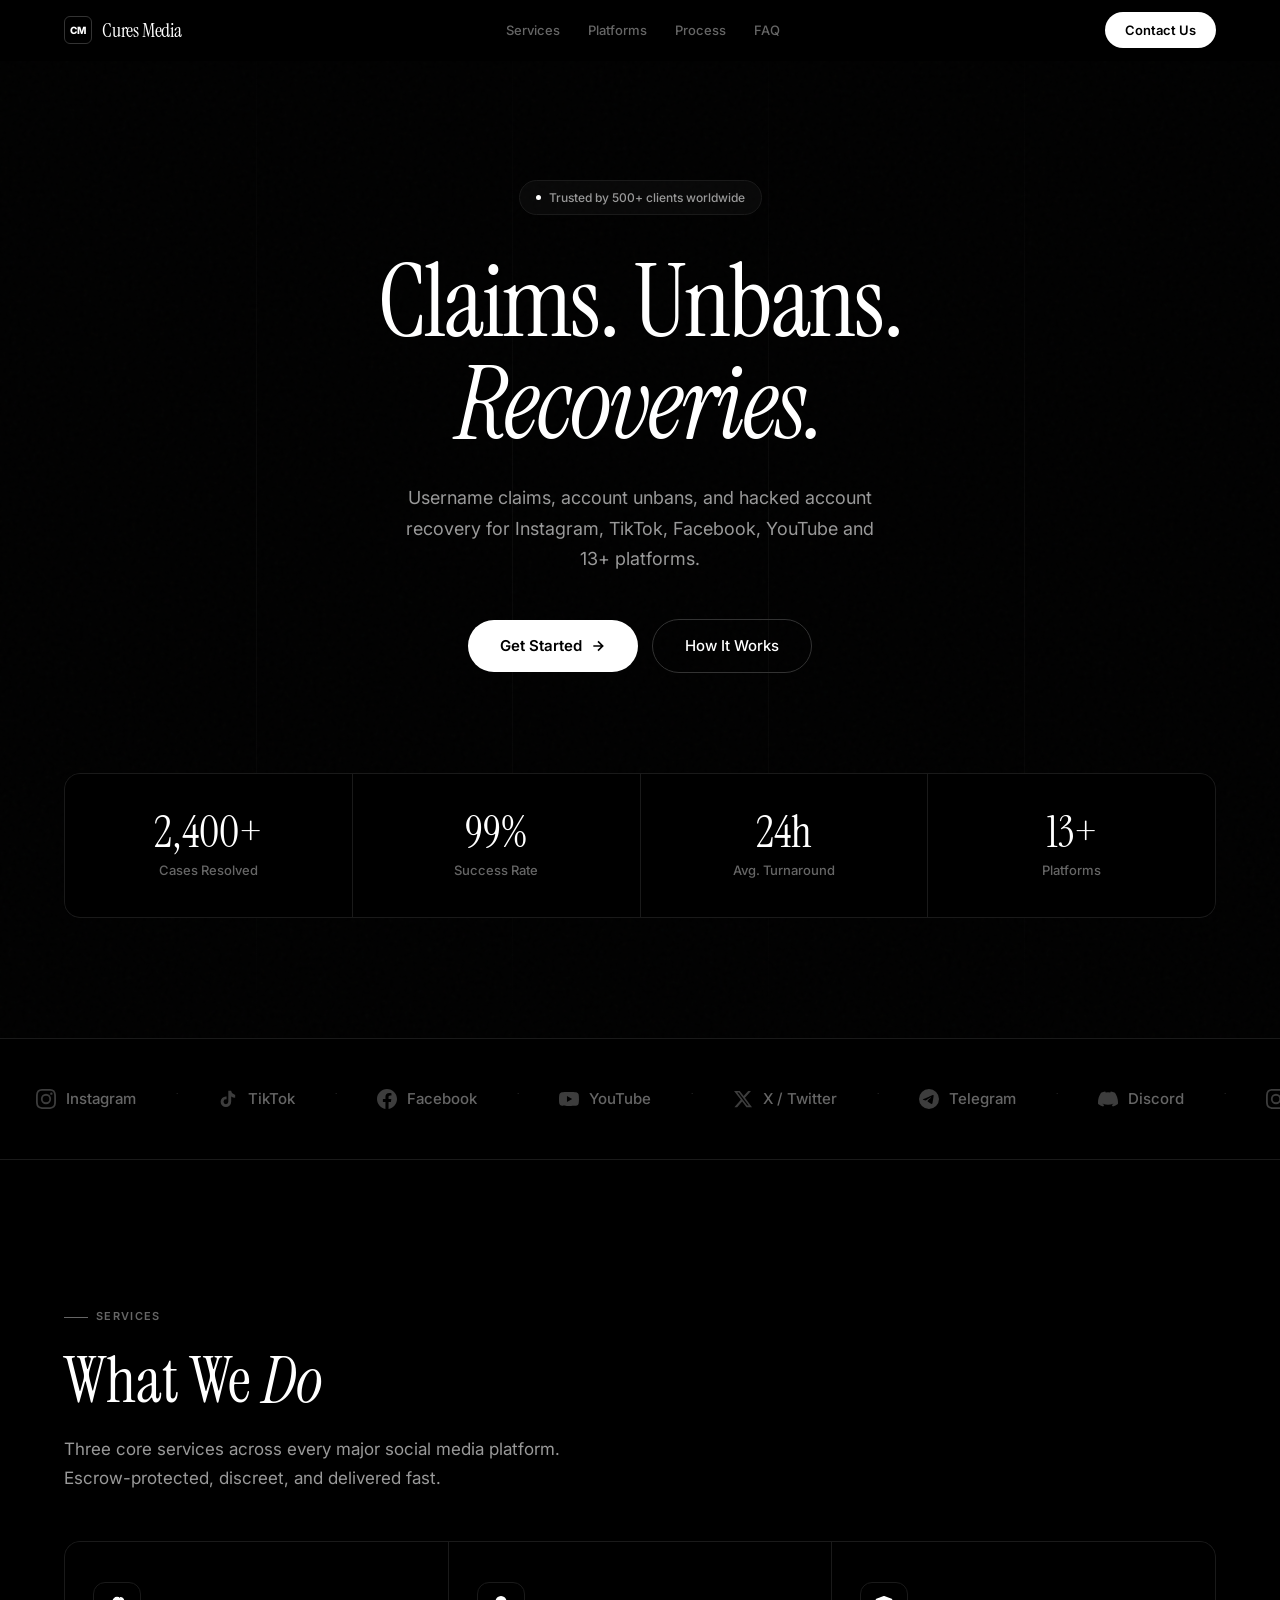
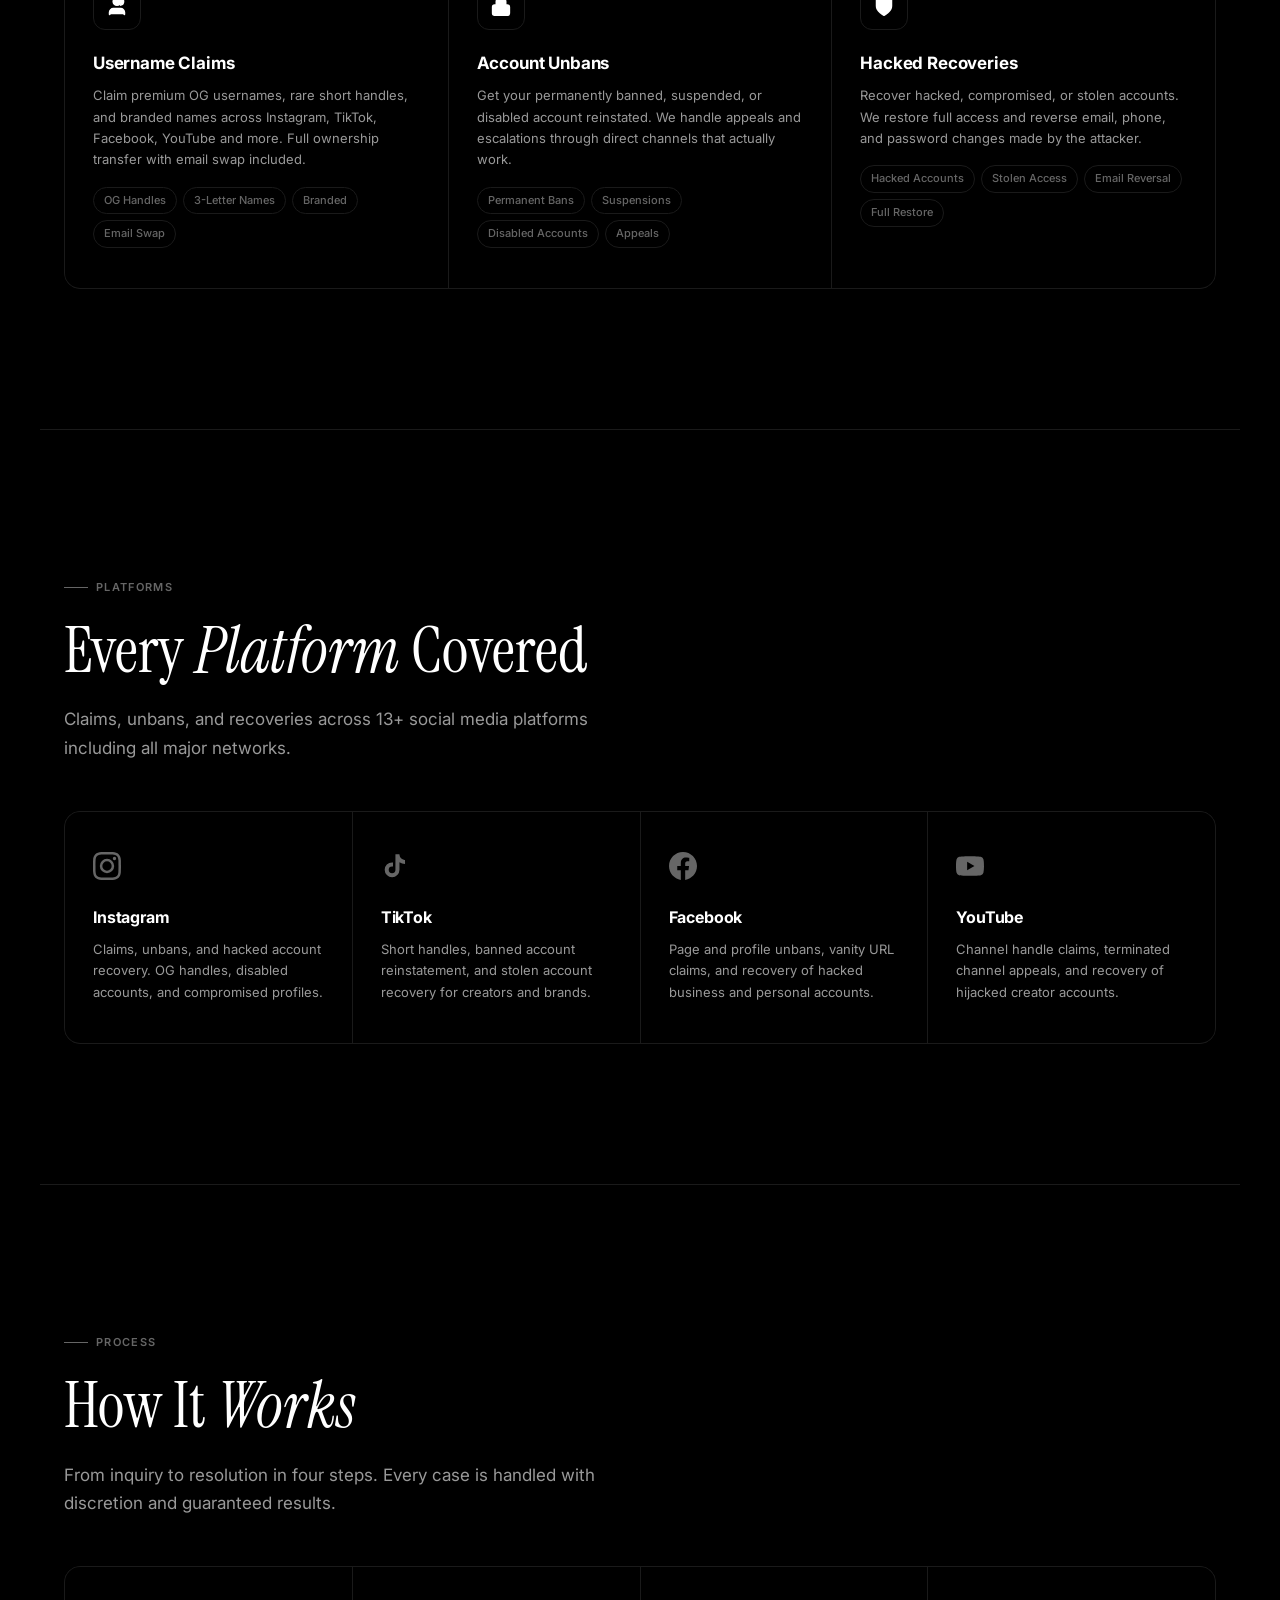
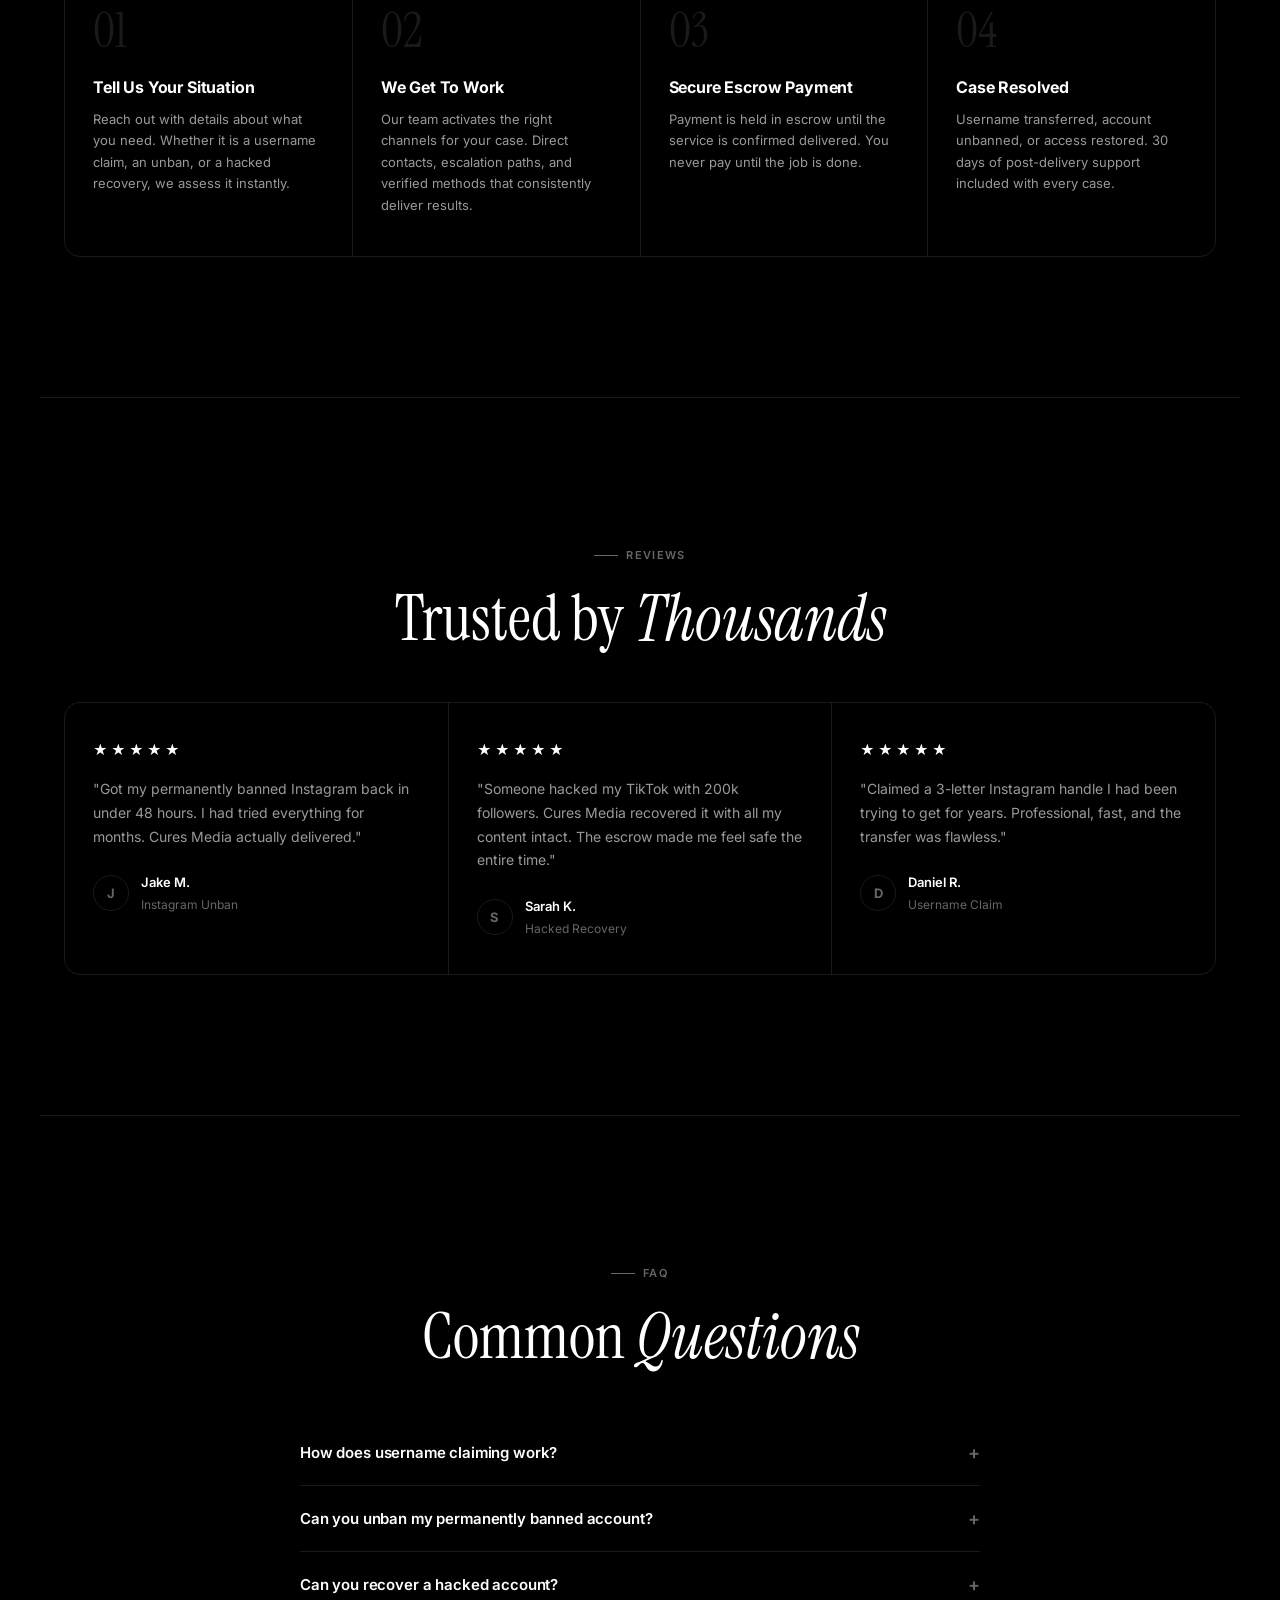
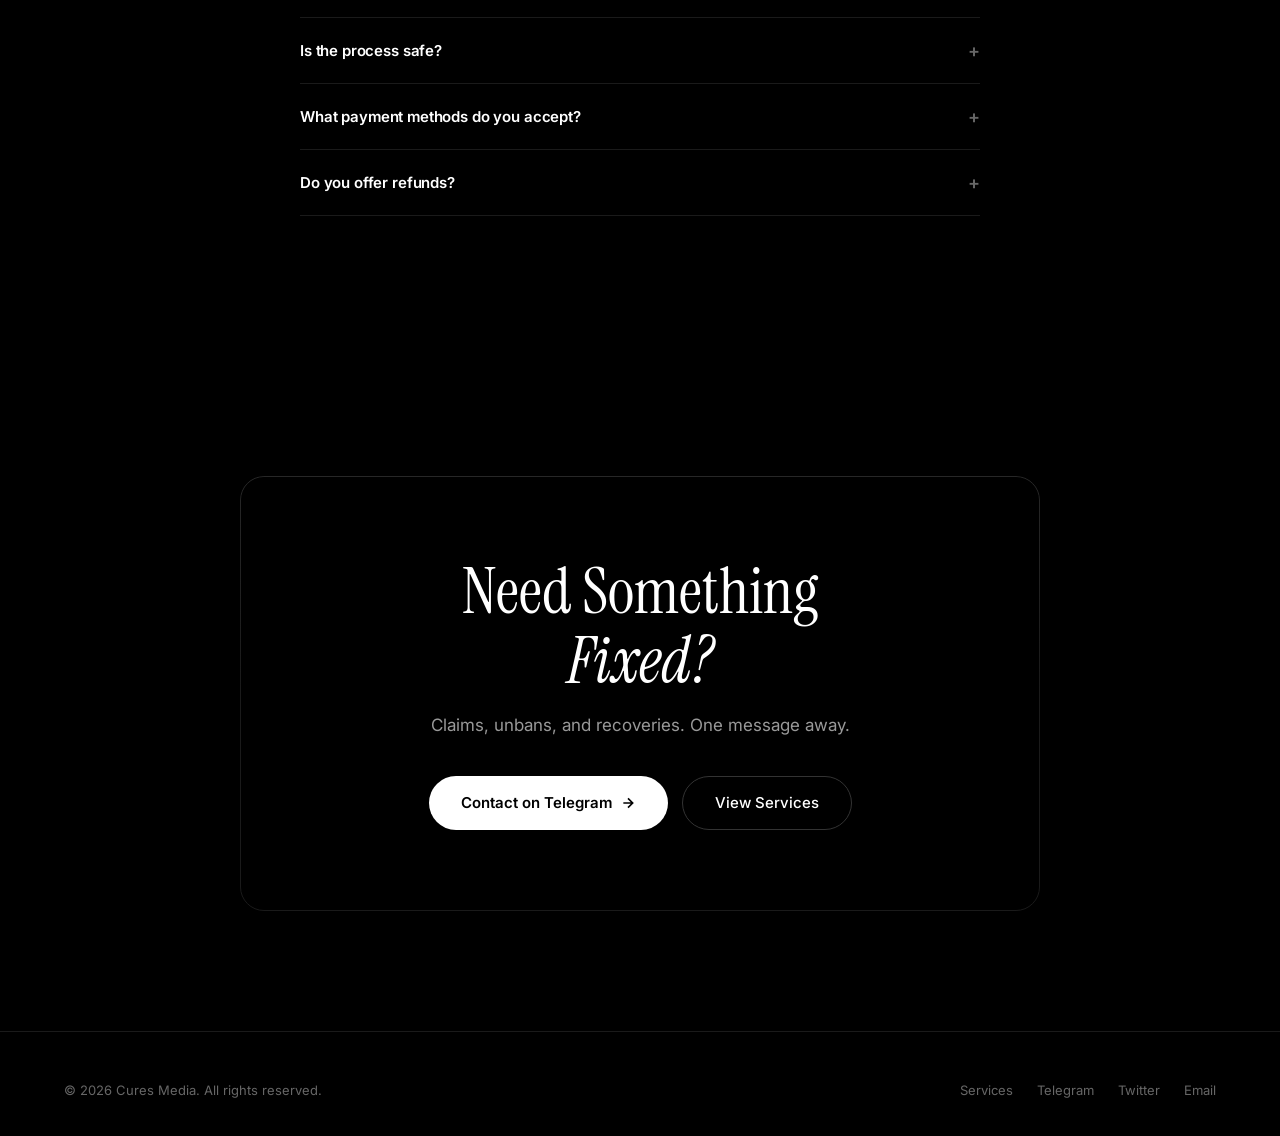
==== index.html @ e24cb574 "Add files via upload" ====
<!DOCTYPE html>
<html lang="en">
<head>
<meta charset="UTF-8">
<meta name="viewport" content="width=device-width,initial-scale=1.0">
<title>Cures Media — Username Claims, Account Unbans & Hacked Account Recovery</title>
<meta name="description" content="Username claims, account unbans, and hacked account recovery for Instagram, TikTok, YouTube, Facebook and 13+ platforms. 2,400+ cases resolved, escrow protected, 24h turnaround. Cures Media is the trusted social media services provider.">
<meta name="keywords" content="username claim, claim username, buy username, OG username, account unban, unban Instagram, unban TikTok, hacked account recovery, recover hacked Instagram, recover hacked TikTok, social media recovery, account recovery service, Instagram unban, TikTok unban, Facebook unban, YouTube unban, username swap, get unbanned">
<meta name="author" content="Cures Media">
<meta name="robots" content="index,follow,max-snippet:-1,max-image-preview:large">
<link rel="canonical" href="https://curesmedia.com/">
<meta property="og:title" content="Cures Media — Username Claims, Account Unbans & Hacked Account Recovery">
<meta property="og:description" content="Username claims, account unbans, and hacked account recovery for Instagram, TikTok, YouTube, Facebook and more. Trusted by 2,400+ clients.">
<meta property="og:type" content="website">
<meta property="og:url" content="https://curesmedia.com/">
<meta property="og:site_name" content="Cures Media">
<meta property="og:locale" content="en_US">
<meta name="twitter:card" content="summary_large_image">
<meta name="twitter:title" content="Cures Media — Username Claims, Unbans & Recovery">
<meta name="twitter:description" content="Username claims, account unbans, and hacked account recovery for Instagram, TikTok, YouTube, Facebook and more.">
<script type="application/ld+json">{"@context":"https://schema.org","@type":"Organization","name":"Cures Media","url":"https://curesmedia.com","description":"Username claims, account unbans, and hacked account recovery for Instagram, TikTok, YouTube, Facebook and 13+ social media platforms.","foundingDate":"2022","sameAs":[]}</script>
<script type="application/ld+json">{"@context":"https://schema.org","@type":"WebSite","name":"Cures Media","url":"https://curesmedia.com"}</script>
<script type="application/ld+json">{"@context":"https://schema.org","@type":"FAQPage","mainEntity":[{"@type":"Question","name":"How does username claiming work?","acceptedAnswer":{"@type":"Answer","text":"We source usernames through our established network. Once secured, we transfer full ownership to you including email swaps. The entire process is escrow-protected."}},{"@type":"Question","name":"Can you unban my account?","acceptedAnswer":{"@type":"Answer","text":"Yes. We handle permanent bans, suspensions, and disabled accounts across Instagram, TikTok, Facebook, YouTube, Twitter and more. Most unbans are resolved within 24-72 hours."}},{"@type":"Question","name":"Can you recover a hacked account?","acceptedAnswer":{"@type":"Answer","text":"Yes. We recover hacked, compromised, and stolen accounts across all major platforms. We restore full access including email and phone number changes made by the attacker."}},{"@type":"Question","name":"Is the process safe?","acceptedAnswer":{"@type":"Answer","text":"All transactions are conducted through escrow. Payment is only released once the service is successfully delivered. We have a 99% success rate across thousands of cases."}},{"@type":"Question","name":"What payment methods do you accept?","acceptedAnswer":{"@type":"Answer","text":"We accept cryptocurrency (BTC, ETH, SOL, USDT) and fiat via bank transfer or PayPal. All through escrow."}},{"@type":"Question","name":"Do you offer refunds?","acceptedAnswer":{"@type":"Answer","text":"Escrow means you only pay on confirmed delivery. If we cannot complete the service, your payment is returned in full."}}]}</script>
<link rel="preconnect" href="https://fonts.googleapis.com">
<link rel="preconnect" href="https://fonts.gstatic.com" crossorigin>
<link href="https://fonts.googleapis.com/css2?family=Inter:wght@300;400;500;600;700;800;900&family=Instrument+Serif:ital@0;1&display=swap" rel="stylesheet">
<link rel="stylesheet" href="/style.css">
</head>
<body>

<nav class="nav" id="nav" aria-label="Main navigation">
<div class="nav-in">
  <a class="nav-logo" href="/"><div class="nav-mark">CM</div>Cures Media</a>
  <ul class="nav-links">
    <li><a href="/#services">Services</a></li>
    <li><a href="/#platforms">Platforms</a></li>
    <li><a href="/#process">Process</a></li>
    <li><a href="/#faq">FAQ</a></li>
  </ul>
  <a href="https://t.me/" class="nav-cta" target="_blank" rel="noopener">Contact Us</a>
  <button class="nav-mob" aria-label="Toggle menu" aria-expanded="false"><svg width="20" height="20" viewBox="0 0 24 24" fill="none" stroke="currentColor" stroke-width="2"><path d="M3 12h18M3 6h18M3 18h18"/></svg></button>
</div>
</nav>

<header class="hero">
<div class="hero-noise"></div>
<div class="hero-lines"><div class="hero-ln"></div><div class="hero-ln"></div><div class="hero-ln"></div><div class="hero-ln"></div></div>
<div class="hero-ct container">
  <div class="hero-badge"><span class="hero-dot"></span>Trusted by 500+ clients worldwide</div>
  <h1>Claims. Unbans.<br><em>Recoveries.</em></h1>
  <p class="hero-desc">Username claims, account unbans, and hacked account recovery for Instagram, TikTok, Facebook, YouTube and 13+ platforms.</p>
  <div class="hero-acts">
    <a href="https://t.me/" class="btn-p" target="_blank" rel="noopener">Get Started <svg width="16" height="16" viewBox="0 0 24 24" fill="none" stroke="currentColor" stroke-width="2.5"><path d="M5 12h14M12 5l7 7-7 7"/></svg></a>
    <a href="/#process" class="btn-o">How It Works</a>
  </div>
  <div class="hero-stats">
    <div class="hero-stat"><div class="hero-sv">2,400+</div><div class="hero-sl">Cases Resolved</div></div>
    <div class="hero-stat"><div class="hero-sv">99%</div><div class="hero-sl">Success Rate</div></div>
    <div class="hero-stat"><div class="hero-sv">24h</div><div class="hero-sl">Avg. Turnaround</div></div>
    <div class="hero-stat"><div class="hero-sv">13+</div><div class="hero-sl">Platforms</div></div>
  </div>
</div>
</header>

<div class="mq-w" aria-hidden="true"><div class="mq-t">
  <div class="mq-i"><svg viewBox="0 0 24 24"><path d="M12 2.163c3.204 0 3.584.012 4.85.07 3.252.148 4.771 1.691 4.919 4.919.058 1.265.069 1.645.069 4.849 0 3.205-.012 3.584-.069 4.849-.149 3.225-1.664 4.771-4.919 4.919-1.266.058-1.644.07-4.85.07-3.204 0-3.584-.012-4.849-.07-3.26-.149-4.771-1.699-4.919-4.92-.058-1.265-.07-1.644-.07-4.849 0-3.204.013-3.583.07-4.849.149-3.227 1.664-4.771 4.919-4.919C8.416 2.175 8.796 2.163 12 2.163zM12 0C8.741 0 8.333.014 7.053.072 2.695.272.273 2.69.073 7.052.014 8.333 0 8.741 0 12s.014 3.668.072 4.948c.2 4.358 2.618 6.78 6.98 6.98C8.333 23.986 8.741 24 12 24s3.668-.014 4.948-.072c4.354-.2 6.782-2.618 6.979-6.98.059-1.28.073-1.689.073-4.948s-.014-3.667-.072-4.947c-.196-4.354-2.617-6.78-6.979-6.98C15.668.014 15.259 0 12 0zm0 5.838a6.162 6.162 0 100 12.324 6.162 6.162 0 000-12.324zM12 16a4 4 0 110-8 4 4 0 010 8zm6.406-11.845a1.44 1.44 0 100 2.881 1.44 1.44 0 000-2.881z"/></svg>Instagram</div><div class="mq-d">&middot;</div>
  <div class="mq-i"><svg viewBox="0 0 24 24"><path d="M19.59 6.69a4.83 4.83 0 01-3.77-4.25V2h-3.45v13.67a2.89 2.89 0 01-2.88 2.5 2.89 2.89 0 01-2.89-2.89 2.89 2.89 0 012.89-2.89c.28 0 .54.04.79.1V9.01a6.27 6.27 0 00-.79-.05 6.34 6.34 0 00-6.34 6.34 6.34 6.34 0 006.34 6.34 6.34 6.34 0 006.34-6.34V8.87a8.16 8.16 0 004.77 1.52V6.96a4.85 4.85 0 01-1.01-.27z"/></svg>TikTok</div><div class="mq-d">&middot;</div>
  <div class="mq-i"><svg viewBox="0 0 24 24"><path d="M24 12.073c0-6.627-5.373-12-12-12s-12 5.373-12 12c0 5.99 4.388 10.954 10.125 11.854v-8.385H7.078v-3.47h3.047V9.43c0-3.007 1.792-4.669 4.533-4.669 1.312 0 2.686.235 2.686.235v2.953H15.83c-1.491 0-1.956.925-1.956 1.874v2.25h3.328l-.532 3.47h-2.796v8.385C19.612 23.027 24 18.062 24 12.073z"/></svg>Facebook</div><div class="mq-d">&middot;</div>
  <div class="mq-i"><svg viewBox="0 0 24 24"><path d="M23.498 6.186a3.016 3.016 0 00-2.122-2.136C19.505 3.545 12 3.545 12 3.545s-7.505 0-9.377.505A3.017 3.017 0 00.502 6.186C0 8.07 0 12 0 12s0 3.93.502 5.814a3.016 3.016 0 002.122 2.136c1.871.505 9.376.505 9.376.505s7.505 0 9.377-.505a3.016 3.016 0 002.122-2.136C24 15.93 24 12 24 12s0-3.93-.502-5.814zM9.545 15.568V8.432L15.818 12l-6.273 3.568z"/></svg>YouTube</div><div class="mq-d">&middot;</div>
  <div class="mq-i"><svg viewBox="0 0 24 24"><path d="M18.244 2.25h3.308l-7.227 8.26 8.502 11.24H16.17l-5.214-6.817L4.99 21.75H1.68l7.73-8.835L1.254 2.25H8.08l4.713 6.231zm-1.161 17.52h1.833L7.084 4.126H5.117z"/></svg>X / Twitter</div><div class="mq-d">&middot;</div>
  <div class="mq-i"><svg viewBox="0 0 24 24"><path d="M11.944 0A12 12 0 000 12a12 12 0 0012 12 12 12 0 0012-12A12 12 0 0012 0a12 12 0 00-.056 0zm4.962 7.224c.1-.002.321.023.465.14a.506.506 0 01.171.325c.016.093.036.306.02.472-.18 1.898-.962 6.502-1.36 8.627-.168.9-.499 1.201-.82 1.23-.696.065-1.225-.46-1.9-.902-1.056-.693-1.653-1.124-2.678-1.8-1.185-.78-.417-1.21.258-1.91.177-.184 3.247-2.977 3.307-3.23.007-.032.014-.15-.056-.212s-.174-.041-.249-.024c-.106.024-1.793 1.14-5.061 3.345-.479.33-.913.49-1.302.48-.428-.008-1.252-.241-1.865-.44-.752-.245-1.349-.374-1.297-.789.027-.216.325-.437.893-.663 3.498-1.524 5.83-2.529 6.998-3.014 3.332-1.386 4.025-1.627 4.476-1.635z"/></svg>Telegram</div><div class="mq-d">&middot;</div>
  <div class="mq-i"><svg viewBox="0 0 24 24"><path d="M20.317 4.37a19.791 19.791 0 00-4.885-1.515.074.074 0 00-.079.037c-.21.375-.444.864-.608 1.25a18.27 18.27 0 00-5.487 0 12.64 12.64 0 00-.617-1.25.077.077 0 00-.079-.037A19.736 19.736 0 003.677 4.37a.07.07 0 00-.032.027C.533 9.046-.32 13.58.099 18.057a.082.082 0 00.031.057 19.9 19.9 0 005.993 3.03.078.078 0 00.084-.028c.462-.63.874-1.295 1.226-1.994a.076.076 0 00-.041-.106 13.107 13.107 0 01-1.872-.892.077.077 0 01-.008-.128c.12-.098.246-.198.373-.292a.074.074 0 01.077-.01c3.928 1.793 8.18 1.793 12.062 0a.074.074 0 01.078.01c.12.098.246.198.373.292a.077.077 0 01-.006.127 12.299 12.299 0 01-1.873.892.077.077 0 00-.041.107c.36.698.772 1.362 1.225 1.993a.076.076 0 00.084.028 19.839 19.839 0 006.002-3.03.077.077 0 00.032-.054c.5-5.177-.838-9.674-3.549-13.66a.061.061 0 00-.031-.03z"/></svg>Discord</div><div class="mq-d">&middot;</div>
  <div class="mq-i"><svg viewBox="0 0 24 24"><path d="M12 2.163c3.204 0 3.584.012 4.85.07 3.252.148 4.771 1.691 4.919 4.919.058 1.265.069 1.645.069 4.849 0 3.205-.012 3.584-.069 4.849-.149 3.225-1.664 4.771-4.919 4.919-1.266.058-1.644.07-4.85.07-3.204 0-3.584-.012-4.849-.07-3.26-.149-4.771-1.699-4.919-4.92-.058-1.265-.07-1.644-.07-4.849 0-3.204.013-3.583.07-4.849.149-3.227 1.664-4.771 4.919-4.919C8.416 2.175 8.796 2.163 12 2.163zM12 0C8.741 0 8.333.014 7.053.072 2.695.272.273 2.69.073 7.052.014 8.333 0 8.741 0 12s.014 3.668.072 4.948c.2 4.358 2.618 6.78 6.98 6.98C8.333 23.986 8.741 24 12 24s3.668-.014 4.948-.072c4.354-.2 6.782-2.618 6.979-6.98.059-1.28.073-1.689.073-4.948s-.014-3.667-.072-4.947c-.196-4.354-2.617-6.78-6.979-6.98C15.668.014 15.259 0 12 0zm0 5.838a6.162 6.162 0 100 12.324 6.162 6.162 0 000-12.324zM12 16a4 4 0 110-8 4 4 0 010 8zm6.406-11.845a1.44 1.44 0 100 2.881 1.44 1.44 0 000-2.881z"/></svg>Instagram</div><div class="mq-d">&middot;</div>
  <div class="mq-i"><svg viewBox="0 0 24 24"><path d="M19.59 6.69a4.83 4.83 0 01-3.77-4.25V2h-3.45v13.67a2.89 2.89 0 01-2.88 2.5 2.89 2.89 0 01-2.89-2.89 2.89 2.89 0 012.89-2.89c.28 0 .54.04.79.1V9.01a6.27 6.27 0 00-.79-.05 6.34 6.34 0 00-6.34 6.34 6.34 6.34 0 006.34 6.34 6.34 6.34 0 006.34-6.34V8.87a8.16 8.16 0 004.77 1.52V6.96a4.85 4.85 0 01-1.01-.27z"/></svg>TikTok</div><div class="mq-d">&middot;</div>
  <div class="mq-i"><svg viewBox="0 0 24 24"><path d="M24 12.073c0-6.627-5.373-12-12-12s-12 5.373-12 12c0 5.99 4.388 10.954 10.125 11.854v-8.385H7.078v-3.47h3.047V9.43c0-3.007 1.792-4.669 4.533-4.669 1.312 0 2.686.235 2.686.235v2.953H15.83c-1.491 0-1.956.925-1.956 1.874v2.25h3.328l-.532 3.47h-2.796v8.385C19.612 23.027 24 18.062 24 12.073z"/></svg>Facebook</div><div class="mq-d">&middot;</div>
  <div class="mq-i"><svg viewBox="0 0 24 24"><path d="M23.498 6.186a3.016 3.016 0 00-2.122-2.136C19.505 3.545 12 3.545 12 3.545s-7.505 0-9.377.505A3.017 3.017 0 00.502 6.186C0 8.07 0 12 0 12s0 3.93.502 5.814a3.016 3.016 0 002.122 2.136c1.871.505 9.376.505 9.376.505s7.505 0 9.377-.505a3.016 3.016 0 002.122-2.136C24 15.93 24 12 24 12s0-3.93-.502-5.814zM9.545 15.568V8.432L15.818 12l-6.273 3.568z"/></svg>YouTube</div><div class="mq-d">&middot;</div>
  <div class="mq-i"><svg viewBox="0 0 24 24"><path d="M18.244 2.25h3.308l-7.227 8.26 8.502 11.24H16.17l-5.214-6.817L4.99 21.75H1.68l7.73-8.835L1.254 2.25H8.08l4.713 6.231zm-1.161 17.52h1.833L7.084 4.126H5.117z"/></svg>X / Twitter</div><div class="mq-d">&middot;</div>
  <div class="mq-i"><svg viewBox="0 0 24 24"><path d="M11.944 0A12 12 0 000 12a12 12 0 0012 12 12 12 0 0012-12A12 12 0 0012 0a12 12 0 00-.056 0zm4.962 7.224c.1-.002.321.023.465.14a.506.506 0 01.171.325c.016.093.036.306.02.472-.18 1.898-.962 6.502-1.36 8.627-.168.9-.499 1.201-.82 1.23-.696.065-1.225-.46-1.9-.902-1.056-.693-1.653-1.124-2.678-1.8-1.185-.78-.417-1.21.258-1.91.177-.184 3.247-2.977 3.307-3.23.007-.032.014-.15-.056-.212s-.174-.041-.249-.024c-.106.024-1.793 1.14-5.061 3.345-.479.33-.913.49-1.302.48-.428-.008-1.252-.241-1.865-.44-.752-.245-1.349-.374-1.297-.789.027-.216.325-.437.893-.663 3.498-1.524 5.83-2.529 6.998-3.014 3.332-1.386 4.025-1.627 4.476-1.635z"/></svg>Telegram</div><div class="mq-d">&middot;</div>
  <div class="mq-i"><svg viewBox="0 0 24 24"><path d="M20.317 4.37a19.791 19.791 0 00-4.885-1.515.074.074 0 00-.079.037c-.21.375-.444.864-.608 1.25a18.27 18.27 0 00-5.487 0 12.64 12.64 0 00-.617-1.25.077.077 0 00-.079-.037A19.736 19.736 0 003.677 4.37a.07.07 0 00-.032.027C.533 9.046-.32 13.58.099 18.057a.082.082 0 00.031.057 19.9 19.9 0 005.993 3.03.078.078 0 00.084-.028c.462-.63.874-1.295 1.226-1.994a.076.076 0 00-.041-.106 13.107 13.107 0 01-1.872-.892.077.077 0 01-.008-.128c.12-.098.246-.198.373-.292a.074.074 0 01.077-.01c3.928 1.793 8.18 1.793 12.062 0a.074.074 0 01.078.01c.12.098.246.198.373.292a.077.077 0 01-.006.127 12.299 12.299 0 01-1.873.892.077.077 0 00-.041.107c.36.698.772 1.362 1.225 1.993a.076.076 0 00.084.028 19.839 19.839 0 006.002-3.03.077.077 0 00.032-.054c.5-5.177-.838-9.674-3.549-13.66a.061.061 0 00-.031-.03z"/></svg>Discord</div><div class="mq-d">&middot;</div>
</div></div>

<section class="section" id="services"><div class="container">
  <div class="section-label">Services</div>
  <h2 class="section-title">What We <em>Do</em></h2>
  <p class="section-sub">Three core services across every major social media platform. Escrow-protected, discreet, and delivered fast.</p>
  <div class="pg">
    <article class="pc anim">
      <div class="pi"><svg viewBox="0 0 24 24" fill="none" stroke="#fff" stroke-width="2" stroke-linecap="round" stroke-linejoin="round"><path d="M20 21v-2a4 4 0 00-4-4H8a4 4 0 00-4 4v2"/><circle cx="12" cy="7" r="4"/><path d="M16 3.13a4 4 0 010 7.75"/></svg></div>
      <h3>Username Claims</h3>
      <p>Claim premium OG usernames, rare short handles, and branded names across Instagram, TikTok, Facebook, YouTube and more. Full ownership transfer with email swap included.</p>
      <div class="tags"><span class="tag">OG Handles</span><span class="tag">3-Letter Names</span><span class="tag">Branded</span><span class="tag">Email Swap</span></div>
    </article>
    <article class="pc anim anim-d1">
      <div class="pi"><svg viewBox="0 0 24 24" fill="none" stroke="#fff" stroke-width="2" stroke-linecap="round" stroke-linejoin="round"><rect x="3" y="11" width="18" height="11" rx="2" ry="2"/><path d="M7 11V7a5 5 0 0110 0v4"/></svg></div>
      <h3>Account Unbans</h3>
      <p>Get your permanently banned, suspended, or disabled account reinstated. We handle appeals and escalations through direct channels that actually work.</p>
      <div class="tags"><span class="tag">Permanent Bans</span><span class="tag">Suspensions</span><span class="tag">Disabled Accounts</span><span class="tag">Appeals</span></div>
    </article>
    <article class="pc anim anim-d2">
      <div class="pi"><svg viewBox="0 0 24 24" fill="none" stroke="#fff" stroke-width="2" stroke-linecap="round" stroke-linejoin="round"><path d="M12 22s8-4 8-10V5l-8-3-8 3v7c0 6 8 10 8 10z"/></svg></div>
      <h3>Hacked Recoveries</h3>
      <p>Recover hacked, compromised, or stolen accounts. We restore full access and reverse email, phone, and password changes made by the attacker.</p>
      <div class="tags"><span class="tag">Hacked Accounts</span><span class="tag">Stolen Access</span><span class="tag">Email Reversal</span><span class="tag">Full Restore</span></div>
    </article>
  </div>
</div></section>

<div class="divider container"></div>

<section class="section" id="platforms"><div class="container">
  <div class="section-label">Platforms</div>
  <h2 class="section-title">Every <em>Platform</em> Covered</h2>
  <p class="section-sub">Claims, unbans, and recoveries across 13+ social media platforms including all major networks.</p>
  <div class="steps">
    <div class="step anim">
      <div class="step-n" style="font-size:28px;color:var(--tm)"><svg width="28" height="28" viewBox="0 0 24 24" fill="currentColor"><path d="M12 2.163c3.204 0 3.584.012 4.85.07 3.252.148 4.771 1.691 4.919 4.919.058 1.265.069 1.645.069 4.849 0 3.205-.012 3.584-.069 4.849-.149 3.225-1.664 4.771-4.919 4.919-1.266.058-1.644.07-4.85.07-3.204 0-3.584-.012-4.849-.07-3.26-.149-4.771-1.699-4.919-4.92-.058-1.265-.07-1.644-.07-4.849 0-3.204.013-3.583.07-4.849.149-3.227 1.664-4.771 4.919-4.919C8.416 2.175 8.796 2.163 12 2.163zM12 0C8.741 0 8.333.014 7.053.072 2.695.272.273 2.69.073 7.052.014 8.333 0 8.741 0 12s.014 3.668.072 4.948c.2 4.358 2.618 6.78 6.98 6.98C8.333 23.986 8.741 24 12 24s3.668-.014 4.948-.072c4.354-.2 6.782-2.618 6.979-6.98.059-1.28.073-1.689.073-4.948s-.014-3.667-.072-4.947c-.196-4.354-2.617-6.78-6.979-6.98C15.668.014 15.259 0 12 0zm0 5.838a6.162 6.162 0 100 12.324 6.162 6.162 0 000-12.324zM12 16a4 4 0 110-8 4 4 0 010 8zm6.406-11.845a1.44 1.44 0 100 2.881 1.44 1.44 0 000-2.881z"/></svg></div>
      <h3>Instagram</h3><p>Claims, unbans, and hacked account recovery. OG handles, disabled accounts, and compromised profiles.</p>
    </div>
    <div class="step anim anim-d1">
      <div class="step-n" style="font-size:28px;color:var(--tm)"><svg width="28" height="28" viewBox="0 0 24 24" fill="currentColor"><path d="M19.59 6.69a4.83 4.83 0 01-3.77-4.25V2h-3.45v13.67a2.89 2.89 0 01-2.88 2.5 2.89 2.89 0 01-2.89-2.89 2.89 2.89 0 012.89-2.89c.28 0 .54.04.79.1V9.01a6.27 6.27 0 00-.79-.05 6.34 6.34 0 00-6.34 6.34 6.34 6.34 0 006.34 6.34 6.34 6.34 0 006.34-6.34V8.87a8.16 8.16 0 004.77 1.52V6.96a4.85 4.85 0 01-1.01-.27z"/></svg></div>
      <h3>TikTok</h3><p>Short handles, banned account reinstatement, and stolen account recovery for creators and brands.</p>
    </div>
    <div class="step anim anim-d2">
      <div class="step-n" style="font-size:28px;color:var(--tm)"><svg width="28" height="28" viewBox="0 0 24 24" fill="currentColor"><path d="M24 12.073c0-6.627-5.373-12-12-12s-12 5.373-12 12c0 5.99 4.388 10.954 10.125 11.854v-8.385H7.078v-3.47h3.047V9.43c0-3.007 1.792-4.669 4.533-4.669 1.312 0 2.686.235 2.686.235v2.953H15.83c-1.491 0-1.956.925-1.956 1.874v2.25h3.328l-.532 3.47h-2.796v8.385C19.612 23.027 24 18.062 24 12.073z"/></svg></div>
      <h3>Facebook</h3><p>Page and profile unbans, vanity URL claims, and recovery of hacked business and personal accounts.</p>
    </div>
    <div class="step anim anim-d3">
      <div class="step-n" style="font-size:28px;color:var(--tm)"><svg width="28" height="28" viewBox="0 0 24 24" fill="currentColor"><path d="M23.498 6.186a3.016 3.016 0 00-2.122-2.136C19.505 3.545 12 3.545 12 3.545s-7.505 0-9.377.505A3.017 3.017 0 00.502 6.186C0 8.07 0 12 0 12s0 3.93.502 5.814a3.016 3.016 0 002.122 2.136c1.871.505 9.376.505 9.376.505s7.505 0 9.377-.505a3.016 3.016 0 002.122-2.136C24 15.93 24 12 24 12s0-3.93-.502-5.814zM9.545 15.568V8.432L15.818 12l-6.273 3.568z"/></svg></div>
      <h3>YouTube</h3><p>Channel handle claims, terminated channel appeals, and recovery of hijacked creator accounts.</p>
    </div>
  </div>
</div></section>

<div class="divider container"></div>

<section class="section" id="process"><div class="container">
  <div class="section-label">Process</div>
  <h2 class="section-title">How It <em>Works</em></h2>
  <p class="section-sub">From inquiry to resolution in four steps. Every case is handled with discretion and guaranteed results.</p>
  <div class="steps">
    <div class="step anim"><div class="step-n">01</div><h3>Tell Us Your Situation</h3><p>Reach out with details about what you need. Whether it is a username claim, an unban, or a hacked recovery, we assess it instantly.</p></div>
    <div class="step anim anim-d1"><div class="step-n">02</div><h3>We Get To Work</h3><p>Our team activates the right channels for your case. Direct contacts, escalation paths, and verified methods that consistently deliver results.</p></div>
    <div class="step anim anim-d2"><div class="step-n">03</div><h3>Secure Escrow Payment</h3><p>Payment is held in escrow until the service is confirmed delivered. You never pay until the job is done.</p></div>
    <div class="step anim anim-d3"><div class="step-n">04</div><h3>Case Resolved</h3><p>Username transferred, account unbanned, or access restored. 30 days of post-delivery support included with every case.</p></div>
  </div>
</div></section>

<div class="divider container"></div>

<section class="section" id="reviews"><div class="container">
  <div class="tc"><div class="section-label" style="justify-content:center">Reviews</div><h2 class="section-title">Trusted by <em>Thousands</em></h2></div>
  <div class="tg">
    <div class="tm-c anim"><div class="tm-stars">&#9733;&#9733;&#9733;&#9733;&#9733;</div><div class="tm-txt">"Got my permanently banned Instagram back in under 48 hours. I had tried everything for months. Cures Media actually delivered."</div><div class="tm-auth"><div class="tm-av">J</div><div class="tm-name">Jake M.<span>Instagram Unban</span></div></div></div>
    <div class="tm-c anim anim-d1"><div class="tm-stars">&#9733;&#9733;&#9733;&#9733;&#9733;</div><div class="tm-txt">"Someone hacked my TikTok with 200k followers. Cures Media recovered it with all my content intact. The escrow made me feel safe the entire time."</div><div class="tm-auth"><div class="tm-av">S</div><div class="tm-name">Sarah K.<span>Hacked Recovery</span></div></div></div>
    <div class="tm-c anim anim-d2"><div class="tm-stars">&#9733;&#9733;&#9733;&#9733;&#9733;</div><div class="tm-txt">"Claimed a 3-letter Instagram handle I had been trying to get for years. Professional, fast, and the transfer was flawless."</div><div class="tm-auth"><div class="tm-av">D</div><div class="tm-name">Daniel R.<span>Username Claim</span></div></div></div>
  </div>
</div></section>

<div class="divider container"></div>

<section class="section" id="faq"><div class="container">
  <div class="tc"><div class="section-label" style="justify-content:center">FAQ</div><h2 class="section-title">Common <em>Questions</em></h2></div>
  <div class="faq-list">
    <div class="faq-item"><button class="faq-q">How does username claiming work?<span class="faq-ic">+</span></button><div class="faq-a"><p>We source usernames through our established network of contacts and verified channels. Once secured, we transfer full ownership to you, including email swaps where applicable. The entire process is protected by escrow.</p></div></div>
    <div class="faq-item"><button class="faq-q">Can you unban my permanently banned account?<span class="faq-ic">+</span></button><div class="faq-a"><p>Yes. We handle permanent bans, temporary suspensions, and disabled accounts across Instagram, TikTok, Facebook, YouTube, Twitter, and more. Most unbans are resolved within 24-72 hours through our direct escalation channels.</p></div></div>
    <div class="faq-item"><button class="faq-q">Can you recover a hacked account?<span class="faq-ic">+</span></button><div class="faq-a"><p>Yes. We recover hacked, compromised, and stolen accounts across all major platforms. We restore full access and reverse any email, phone number, or password changes made by the attacker.</p></div></div>
    <div class="faq-item"><button class="faq-q">Is the process safe?<span class="faq-ic">+</span></button><div class="faq-a"><p>All transactions are conducted through escrow services. Your payment is only released once the service is successfully delivered. We have a 99% success rate across thousands of cases.</p></div></div>
    <div class="faq-item"><button class="faq-q">What payment methods do you accept?<span class="faq-ic">+</span></button><div class="faq-a"><p>We accept cryptocurrency (BTC, ETH, SOL, USDT) and fiat payments via bank transfer or PayPal. All payments are processed through escrow for maximum security.</p></div></div>
    <div class="faq-item"><button class="faq-q">Do you offer refunds?<span class="faq-ic">+</span></button><div class="faq-a"><p>Since we use escrow, you only pay when the service is confirmed delivered. If we cannot complete your request, your payment is returned in full. Zero risk.</p></div></div>
  </div>
</div></section>

<section class="cta"><div class="container"><div class="cta-box">
  <h2 class="section-title tc" style="margin-bottom:16px">Need Something<br><em>Fixed?</em></h2>
  <p class="section-sub tc ma" style="margin-bottom:36px">Claims, unbans, and recoveries. One message away.</p>
  <div style="display:flex;justify-content:center;gap:14px;flex-wrap:wrap">
    <a href="https://t.me/" class="btn-p" target="_blank" rel="noopener">Contact on Telegram <svg width="16" height="16" viewBox="0 0 24 24" fill="none" stroke="currentColor" stroke-width="2.5"><path d="M5 12h14M12 5l7 7-7 7"/></svg></a>
    <a href="/#services" class="btn-o">View Services</a>
  </div>
</div></div></section>

<footer class="ft"><div class="container"><div class="ft-in">
  <div class="ft-l">&copy; 2026 Cures Media. All rights reserved.</div>
  <div class="ft-r">
    <a href="/#services">Services</a>
    <a href="https://t.me/" target="_blank" rel="noopener">Telegram</a>
    <a href="https://x.com/" target="_blank" rel="noopener">Twitter</a>
    <a href="mailto:contact@curesmedia.com">Email</a>
  </div>
</div></div></footer>

<script src="/main.js"></script>
</body>
</html>
---- style.css ----
*,*::before,*::after{margin:0;padding:0;box-sizing:border-box}
:root{
  --bg:#000;--bg-e:#0a0a0a;--bg-c:#0f0f0f;--bg-ch:#161616;
  --bd:#1a1a1a;--bd2:#2a2a2a;
  --t:#fff;--t2:#999;--tm:#666;
  --r:12px;--rl:16px;--rx:24px;
  --fd:'Instrument Serif',Georgia,serif;
  --fb:'Inter',system-ui,sans-serif;
  --mw:1200px;--sg:140px;
}
html{scroll-behavior:smooth;-webkit-font-smoothing:antialiased;-moz-osx-font-smoothing:grayscale}
body{font-family:var(--fb);background:var(--bg);color:var(--t);overflow-x:hidden;line-height:1.6}
::selection{background:#fff;color:#000}
::-webkit-scrollbar{width:5px}
::-webkit-scrollbar-track{background:#000}
::-webkit-scrollbar-thumb{background:#333;border-radius:3px}
img{max-width:100%;display:block}
a{color:inherit}

.container{max-width:var(--mw);margin:0 auto;padding:0 24px}
.section{padding:var(--sg) 0}
.section-label{display:inline-flex;align-items:center;gap:8px;font-size:11px;font-weight:600;letter-spacing:.12em;text-transform:uppercase;color:var(--tm);margin-bottom:20px}
.section-label::before{content:'';width:24px;height:1px;background:var(--tm)}
.section-title{font-family:var(--fd);font-size:clamp(36px,5vw,64px);line-height:1.08;margin-bottom:20px;font-weight:400}
.section-title em{font-style:italic}
.section-sub{font-size:17px;color:var(--t2);max-width:540px;line-height:1.7}
.tc{text-align:center}.ma{margin-left:auto;margin-right:auto}
.divider{width:100%;height:1px;background:var(--bd)}

@keyframes fadeUp{from{opacity:0;transform:translateY(30px)}to{opacity:1;transform:translateY(0)}}
@keyframes fadeIn{from{opacity:0}to{opacity:1}}
@keyframes marquee{0%{transform:translateX(0)}100%{transform:translateX(-50%)}}
@keyframes pulseDot{0%,100%{opacity:1}50%{opacity:.3}}
@keyframes cardIn{from{opacity:0;transform:translateY(12px)}to{opacity:1;transform:translateY(0)}}

.anim{opacity:0;transform:translateY(28px);transition:opacity .7s cubic-bezier(.16,1,.3,1),transform .7s cubic-bezier(.16,1,.3,1)}
.anim.vis{opacity:1;transform:translateY(0)}
.anim-d1{transition-delay:.08s}.anim-d2{transition-delay:.16s}.anim-d3{transition-delay:.24s}

.btn-p{padding:14px 32px;background:#fff;color:#000;border:none;border-radius:100px;font-size:15px;font-weight:600;cursor:pointer;transition:all .2s;font-family:var(--fb);text-decoration:none;display:inline-flex;align-items:center;gap:8px}
.btn-p:hover{opacity:.85;transform:translateY(-1px)}
.btn-p svg{transition:transform .2s}.btn-p:hover svg{transform:translateX(3px)}
.btn-o{padding:14px 32px;background:transparent;color:#fff;border:1px solid #333;border-radius:100px;font-size:15px;font-weight:500;cursor:pointer;transition:all .2s;font-family:var(--fb);text-decoration:none;display:inline-flex;align-items:center;gap:8px}
.btn-o:hover{border-color:#555;background:rgba(255,255,255,.03)}

/* NAV */
.nav{position:fixed;top:0;left:0;right:0;z-index:100;backdrop-filter:blur(24px);-webkit-backdrop-filter:blur(24px);background:rgba(0,0,0,.7);border-bottom:1px solid transparent;transition:all .3s}
.nav.scrolled{border-bottom-color:var(--bd)}
.nav-in{max-width:var(--mw);margin:0 auto;padding:0 24px;display:flex;align-items:center;justify-content:space-between;height:60px}
.nav-logo{font-family:var(--fd);font-size:20px;color:var(--t);text-decoration:none;display:flex;align-items:center;gap:10px;letter-spacing:-.01em}
.nav-mark{width:28px;height:28px;border-radius:6px;border:1.5px solid #333;display:flex;align-items:center;justify-content:center;font-family:var(--fb);font-weight:800;font-size:10px;letter-spacing:0}
.nav-links{display:flex;align-items:center;gap:28px;list-style:none}
.nav-links a{color:var(--tm);text-decoration:none;font-size:13px;font-weight:500;transition:color .2s}
.nav-links a:hover,.nav-links a.active{color:var(--t)}
.nav-cta{padding:8px 20px;background:var(--t);color:var(--bg);border:none;border-radius:100px;font-size:13px;font-weight:600;cursor:pointer;transition:all .2s;text-decoration:none;font-family:var(--fb)}
.nav-cta:hover{opacity:.85;transform:scale(1.02)}
.nav-mob{display:none;background:none;border:none;color:var(--t);cursor:pointer;padding:8px}
.nav-links.show{display:flex!important;flex-direction:column;position:fixed;inset:60px 0 0 0;background:rgba(0,0,0,.97);padding:40px 24px;gap:24px;z-index:99;animation:fadeIn .2s ease}

/* HERO */
.hero{padding:180px 0 120px;text-align:center;position:relative;overflow:hidden}
.hero-noise{position:absolute;inset:0;background-image:url("data:image/svg+xml,%3Csvg viewBox='0 0 256 256' xmlns='http://www.w3.org/2000/svg'%3E%3Cfilter id='n'%3E%3CfeTurbulence type='fractalNoise' baseFrequency='.85' numOctaves='4' stitchTiles='stitch'/%3E%3C/filter%3E%3Crect width='100%25' height='100%25' filter='url(%23n)' opacity='.03'/%3E%3C/svg%3E");pointer-events:none;opacity:.6}
.hero-lines{position:absolute;inset:0;overflow:hidden;pointer-events:none}
.hero-ln{position:absolute;width:1px;height:100%;background:linear-gradient(to bottom,transparent,rgba(255,255,255,.04),transparent)}
.hero-ln:nth-child(1){left:20%}.hero-ln:nth-child(2){left:40%}.hero-ln:nth-child(3){left:60%}.hero-ln:nth-child(4){left:80%}
.hero-ct{position:relative;z-index:1}
.hero-badge{display:inline-flex;align-items:center;gap:8px;padding:7px 16px;border-radius:100px;border:1px solid var(--bd);background:rgba(255,255,255,.03);font-size:12px;font-weight:500;color:var(--t2);margin-bottom:36px;animation:fadeIn .8s ease both}
.hero-dot{width:5px;height:5px;border-radius:50%;background:#fff;animation:pulseDot 2s infinite}
.hero h1{font-family:var(--fd);font-size:clamp(52px,8vw,100px);line-height:1.02;font-weight:400;letter-spacing:-.02em;margin-bottom:28px;animation:fadeUp .8s ease both .1s;opacity:0}
.hero h1 em{font-style:italic}
.hero-desc{font-size:clamp(15px,1.6vw,18px);color:var(--t2);max-width:500px;margin:0 auto 44px;line-height:1.7;animation:fadeUp .8s ease both .2s;opacity:0}
.hero-acts{display:flex;align-items:center;justify-content:center;gap:14px;flex-wrap:wrap;animation:fadeUp .8s ease both .3s;opacity:0}
.hero-stats{display:flex;justify-content:center;gap:1px;margin-top:100px;animation:fadeUp .8s ease both .5s;opacity:0;background:var(--bd);border-radius:var(--rl);overflow:hidden;border:1px solid var(--bd)}
.hero-stat{flex:1;background:var(--bg);padding:36px 32px;text-align:center;min-width:140px}
.hero-sv{font-family:var(--fd);font-size:44px;line-height:1;margin-bottom:6px}
.hero-sl{font-size:13px;color:var(--tm);font-weight:500}

/* MARQUEE */
.mq-w{padding:48px 0;overflow:hidden;border-top:1px solid var(--bd);border-bottom:1px solid var(--bd)}
.mq-t{display:flex;animation:marquee 25s linear infinite;width:max-content}
.mq-i{display:flex;align-items:center;gap:10px;padding:0 36px;font-size:15px;font-weight:500;color:var(--tm);white-space:nowrap}
.mq-i svg{width:20px;height:20px;fill:currentColor;opacity:.6}
.mq-d{color:#333;font-size:8px;padding:0 4px}

/* PLATFORM GRID */
.pg{display:grid;grid-template-columns:repeat(3,1fr);gap:1px;margin-top:48px;background:var(--bd);border-radius:var(--rl);overflow:hidden;border:1px solid var(--bd)}
.pc{background:var(--bg);padding:40px 28px;transition:all .3s;cursor:default}
.pc:hover{background:var(--bg-ch)}
.pi{width:48px;height:48px;border-radius:12px;display:flex;align-items:center;justify-content:center;margin-bottom:20px;border:1px solid var(--bd)}
.pi svg{width:22px;height:22px;fill:#fff}
.pc h3{font-size:17px;font-weight:700;margin-bottom:8px;letter-spacing:-.01em}
.pc p{font-size:13px;color:var(--t2);line-height:1.65;margin-bottom:16px}
.tags{display:flex;flex-wrap:wrap;gap:6px}
.tag{padding:4px 10px;border-radius:100px;font-size:11px;font-weight:500;border:1px solid var(--bd);color:var(--tm)}

/* STEPS */
.steps{display:grid;grid-template-columns:repeat(4,1fr);gap:1px;margin-top:48px;background:var(--bd);border-radius:var(--rl);overflow:hidden;border:1px solid var(--bd)}
.step{background:var(--bg);padding:40px 28px;transition:background .3s}
.step:hover{background:var(--bg-ch)}
.step-n{font-family:var(--fd);font-size:48px;color:#1a1a1a;line-height:1;margin-bottom:20px;transition:color .3s}
.step:hover .step-n{color:#333}
.step h3{font-size:16px;font-weight:700;margin-bottom:8px;letter-spacing:-.01em}
.step p{font-size:13px;color:var(--t2);line-height:1.65}

/* TESTIMONIALS */
.tg{display:grid;grid-template-columns:repeat(3,1fr);gap:1px;margin-top:48px;background:var(--bd);border-radius:var(--rl);overflow:hidden;border:1px solid var(--bd)}
.tm-c{background:var(--bg);padding:36px 28px}
.tm-stars{font-size:14px;letter-spacing:3px;margin-bottom:16px;color:#fff}
.tm-txt{font-size:14px;color:var(--t2);line-height:1.7;margin-bottom:24px}
.tm-auth{display:flex;align-items:center;gap:12px}
.tm-av{width:36px;height:36px;border-radius:50%;border:1px solid var(--bd);display:flex;align-items:center;justify-content:center;font-weight:700;font-size:13px;color:var(--tm)}
.tm-name{font-size:13px;font-weight:600}
.tm-name span{display:block;font-weight:400;color:var(--tm);font-size:12px;margin-top:2px}

/* FAQ */
.faq-list{max-width:680px;margin:48px auto 0}
.faq-item{border-bottom:1px solid var(--bd)}
.faq-q{display:flex;align-items:center;justify-content:space-between;gap:16px;padding:22px 0;cursor:pointer;background:none;border:none;color:var(--t);font-size:15px;font-weight:600;text-align:left;width:100%;font-family:var(--fb);transition:color .2s;letter-spacing:-.01em}
.faq-q:hover{color:var(--t2)}
.faq-ic{font-size:18px;color:var(--tm);transition:transform .3s;flex-shrink:0}
.faq-item.open .faq-ic{transform:rotate(45deg)}
.faq-a{max-height:0;overflow:hidden;transition:max-height .4s cubic-bezier(.16,1,.3,1),padding .4s}
.faq-item.open .faq-a{max-height:300px;padding-bottom:22px}
.faq-a p{font-size:14px;color:var(--t2);line-height:1.7}

/* CTA */
.cta{padding:120px 0;text-align:center;position:relative;overflow:hidden}
.cta-box{max-width:800px;margin:0 auto;padding:80px 40px;border:1px solid var(--bd);border-radius:var(--rx);position:relative}
.cta-box::before{content:'';position:absolute;inset:-1px;border-radius:var(--rx);background:linear-gradient(180deg,rgba(255,255,255,.06),transparent 50%);pointer-events:none;z-index:0;mask:linear-gradient(#fff 0 0) content-box,linear-gradient(#fff 0 0);mask-composite:exclude;-webkit-mask-composite:xor;padding:1px}

/* USERNAMES PAGE */
.pg-hd{padding:120px 0 48px;text-align:center}
.pg-hd h1{font-family:var(--fd);font-size:clamp(36px,6vw,56px);font-weight:400;margin-bottom:12px;letter-spacing:-.02em}
.pg-hd h1 em{font-style:italic}
.pg-hd p{font-size:16px;color:var(--t2);max-width:480px;margin:0 auto}

.ctrl{padding:0 0 32px;position:sticky;top:60px;z-index:50;background:rgba(0,0,0,.85);backdrop-filter:blur(16px);-webkit-backdrop-filter:blur(16px);border-bottom:1px solid var(--bd)}
.ctrl-in{display:flex;align-items:center;gap:12px;padding:16px 0;flex-wrap:wrap}
.sb{flex:1;min-width:200px;display:flex;align-items:center;gap:10px;background:var(--bg-c);border:1px solid var(--bd);border-radius:100px;padding:10px 16px;transition:border-color .2s}
.sb:focus-within{border-color:#333}
.sb svg{width:16px;height:16px;color:var(--tm);flex-shrink:0}
.sb input{background:none;border:none;outline:none;color:var(--t);font-size:14px;font-family:var(--fb);width:100%}
.sb input::placeholder{color:var(--tm)}
.fg{display:flex;gap:6px;flex-wrap:wrap}
.fb{padding:8px 16px;border-radius:100px;font-size:12px;font-weight:600;border:1px solid var(--bd);background:transparent;color:var(--tm);cursor:pointer;transition:all .2s;font-family:var(--fb);white-space:nowrap}
.fb:hover{border-color:#333;color:var(--t2)}
.fb.active{background:#fff;color:#000;border-color:#fff}
.ss{padding:8px 16px;border-radius:100px;font-size:12px;font-weight:600;border:1px solid var(--bd);background:var(--bg-c);color:var(--t2);cursor:pointer;font-family:var(--fb);outline:none;appearance:none;-webkit-appearance:none;padding-right:28px;background-image:url("data:image/svg+xml,%3Csvg width='10' height='6' viewBox='0 0 10 6' fill='none' xmlns='http://www.w3.org/2000/svg'%3E%3Cpath d='M1 1l4 4 4-4' stroke='%23666' stroke-width='1.5' stroke-linecap='round'/%3E%3C/svg%3E");background-repeat:no-repeat;background-position:right 12px center}
.rc{font-size:13px;color:var(--tm);padding:8px 0 0;font-weight:500}

.ug{display:grid;grid-template-columns:repeat(auto-fill,minmax(280px,1fr));gap:1px;background:var(--bd);border-radius:var(--rl);overflow:hidden;border:1px solid var(--bd);margin-bottom:48px}
.uc{background:var(--bg);padding:28px 24px;transition:background .25s;cursor:pointer;position:relative;animation:cardIn .4s ease both}
.uc:hover{background:var(--bg-ch)}
.uc-top{display:flex;align-items:flex-start;justify-content:space-between;gap:12px;margin-bottom:16px}
.uc-h{font-size:20px;font-weight:800;letter-spacing:-.02em}
.uc-p{display:inline-flex;align-items:center;gap:5px;padding:4px 10px;border-radius:100px;font-size:11px;font-weight:600;border:1px solid var(--bd);color:var(--tm);white-space:nowrap;flex-shrink:0}
.uc-p svg{width:12px;height:12px;fill:currentColor}
.uc-m{display:flex;gap:12px;flex-wrap:wrap;margin-bottom:16px}
.uc-t{font-size:11px;color:var(--tm);font-weight:500;display:flex;align-items:center;gap:4px}
.uc-t svg{width:12px;height:12px;stroke:currentColor;fill:none;stroke-width:2}
.uc-iq{display:flex;align-items:center;gap:6px;font-size:12px;font-weight:600;color:var(--t2);transition:color .2s}
.uc:hover .uc-iq{color:#fff}
.uc-iq svg{width:14px;height:14px;transition:transform .2s}
.uc:hover .uc-iq svg{transform:translateX(3px)}
.empty{padding:80px 24px;text-align:center;grid-column:1/-1;background:var(--bg)}
.empty p{color:var(--tm);font-size:15px}
.lm-w{text-align:center;padding:0 0 80px}
.lm{padding:14px 40px;background:transparent;color:#fff;border:1px solid #333;border-radius:100px;font-size:14px;font-weight:600;cursor:pointer;transition:all .2s;font-family:var(--fb)}
.lm:hover{border-color:#555;background:rgba(255,255,255,.03)}

/* FOOTER */
.ft{border-top:1px solid var(--bd);padding:48px 0 36px}
.ft-in{display:flex;align-items:center;justify-content:space-between;flex-wrap:wrap;gap:20px}
.ft-l{font-size:13px;color:var(--tm)}
.ft-r{display:flex;gap:24px}
.ft-r a{font-size:13px;color:var(--tm);text-decoration:none;transition:color .2s}
.ft-r a:hover{color:var(--t)}

@media(max-width:900px){.pg{grid-template-columns:1fr}.steps{grid-template-columns:repeat(2,1fr)}.tg{grid-template-columns:1fr}}
@media(max-width:768px){.nav-links{display:none}.nav-mob{display:block}.hero{padding:140px 0 80px}.hero h1{font-size:clamp(40px,12vw,60px)}.hero-stats{flex-direction:column}.hero-stat{min-width:0}.pg,.steps,.tg{grid-template-columns:1fr}.section{padding:80px 0}.ctrl-in{flex-direction:column;align-items:stretch}.fg{overflow-x:auto;flex-wrap:nowrap;-webkit-overflow-scrolling:touch;padding-bottom:4px}.ug{grid-template-columns:1fr}.ft-in{flex-direction:column;text-align:center}}
@media(max-width:480px){.hero-acts{flex-direction:column;width:100%}.btn-p,.btn-o{width:100%;justify-content:center}}
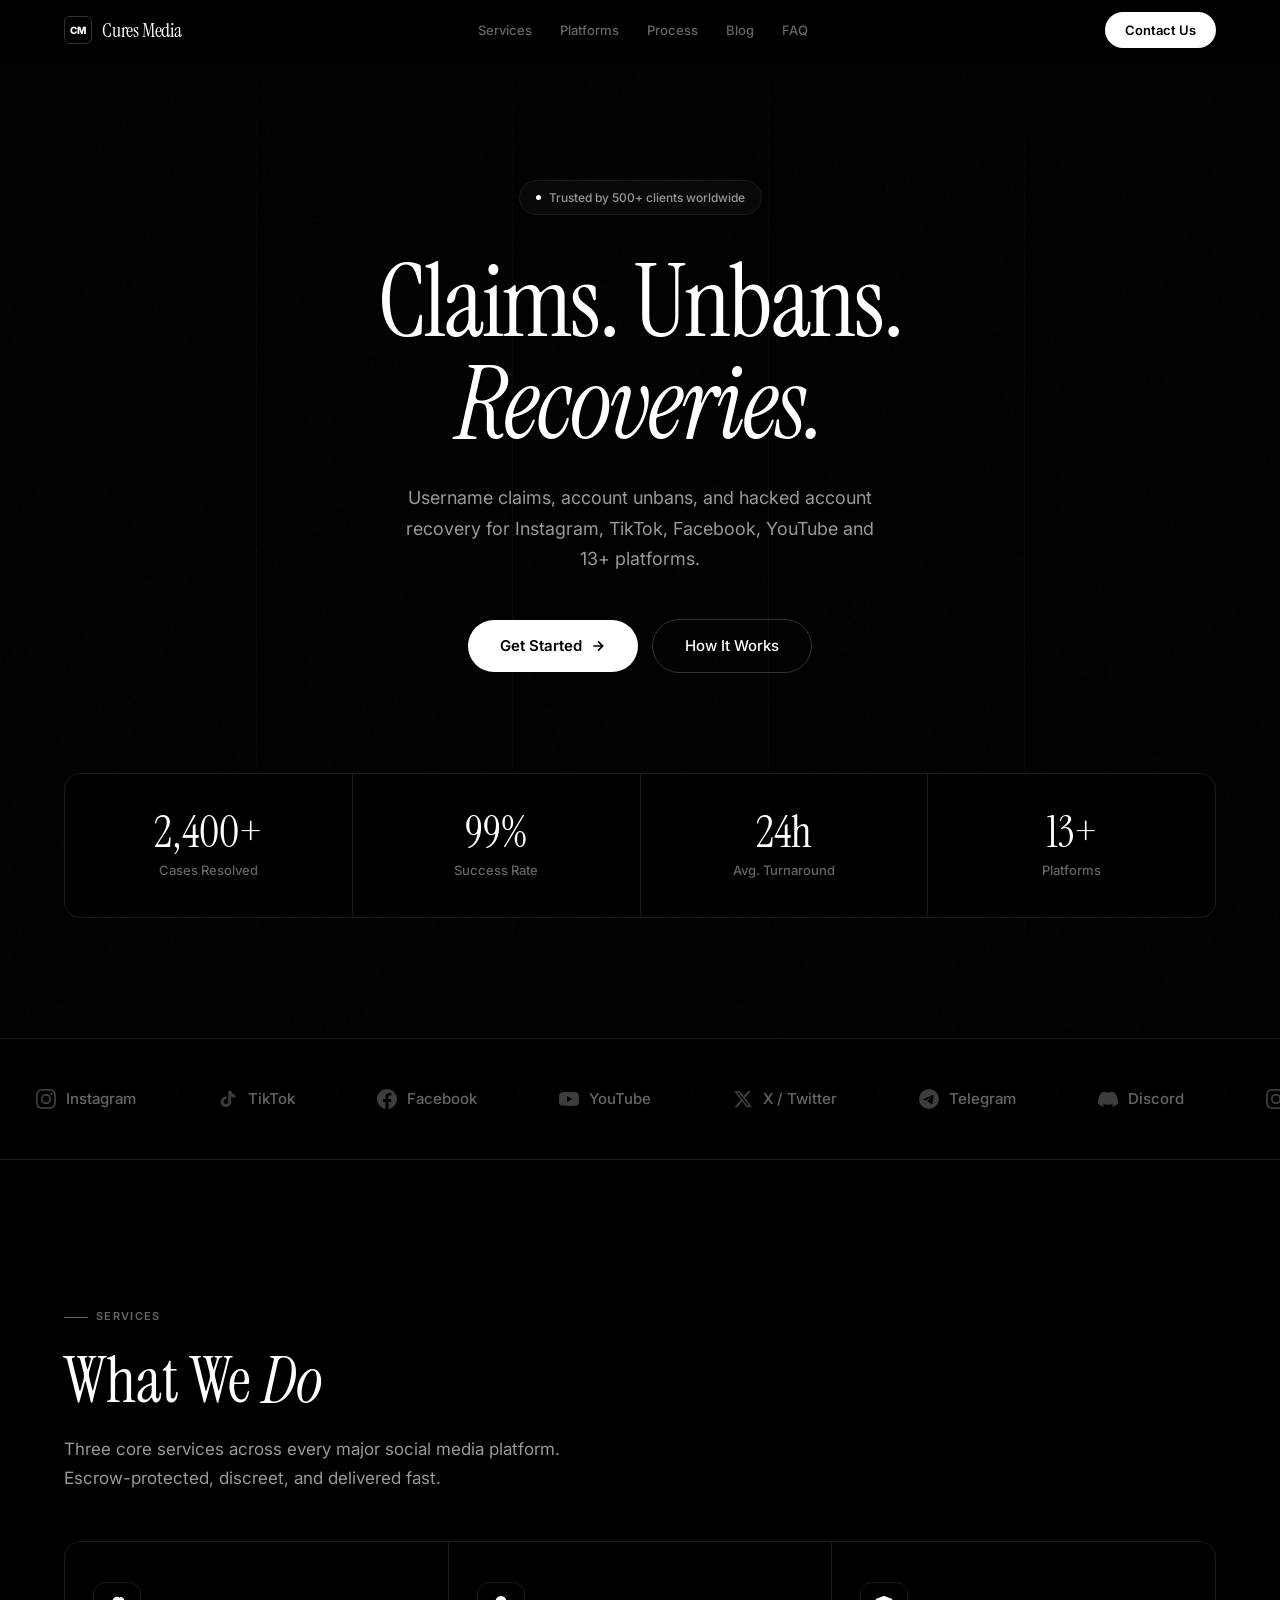
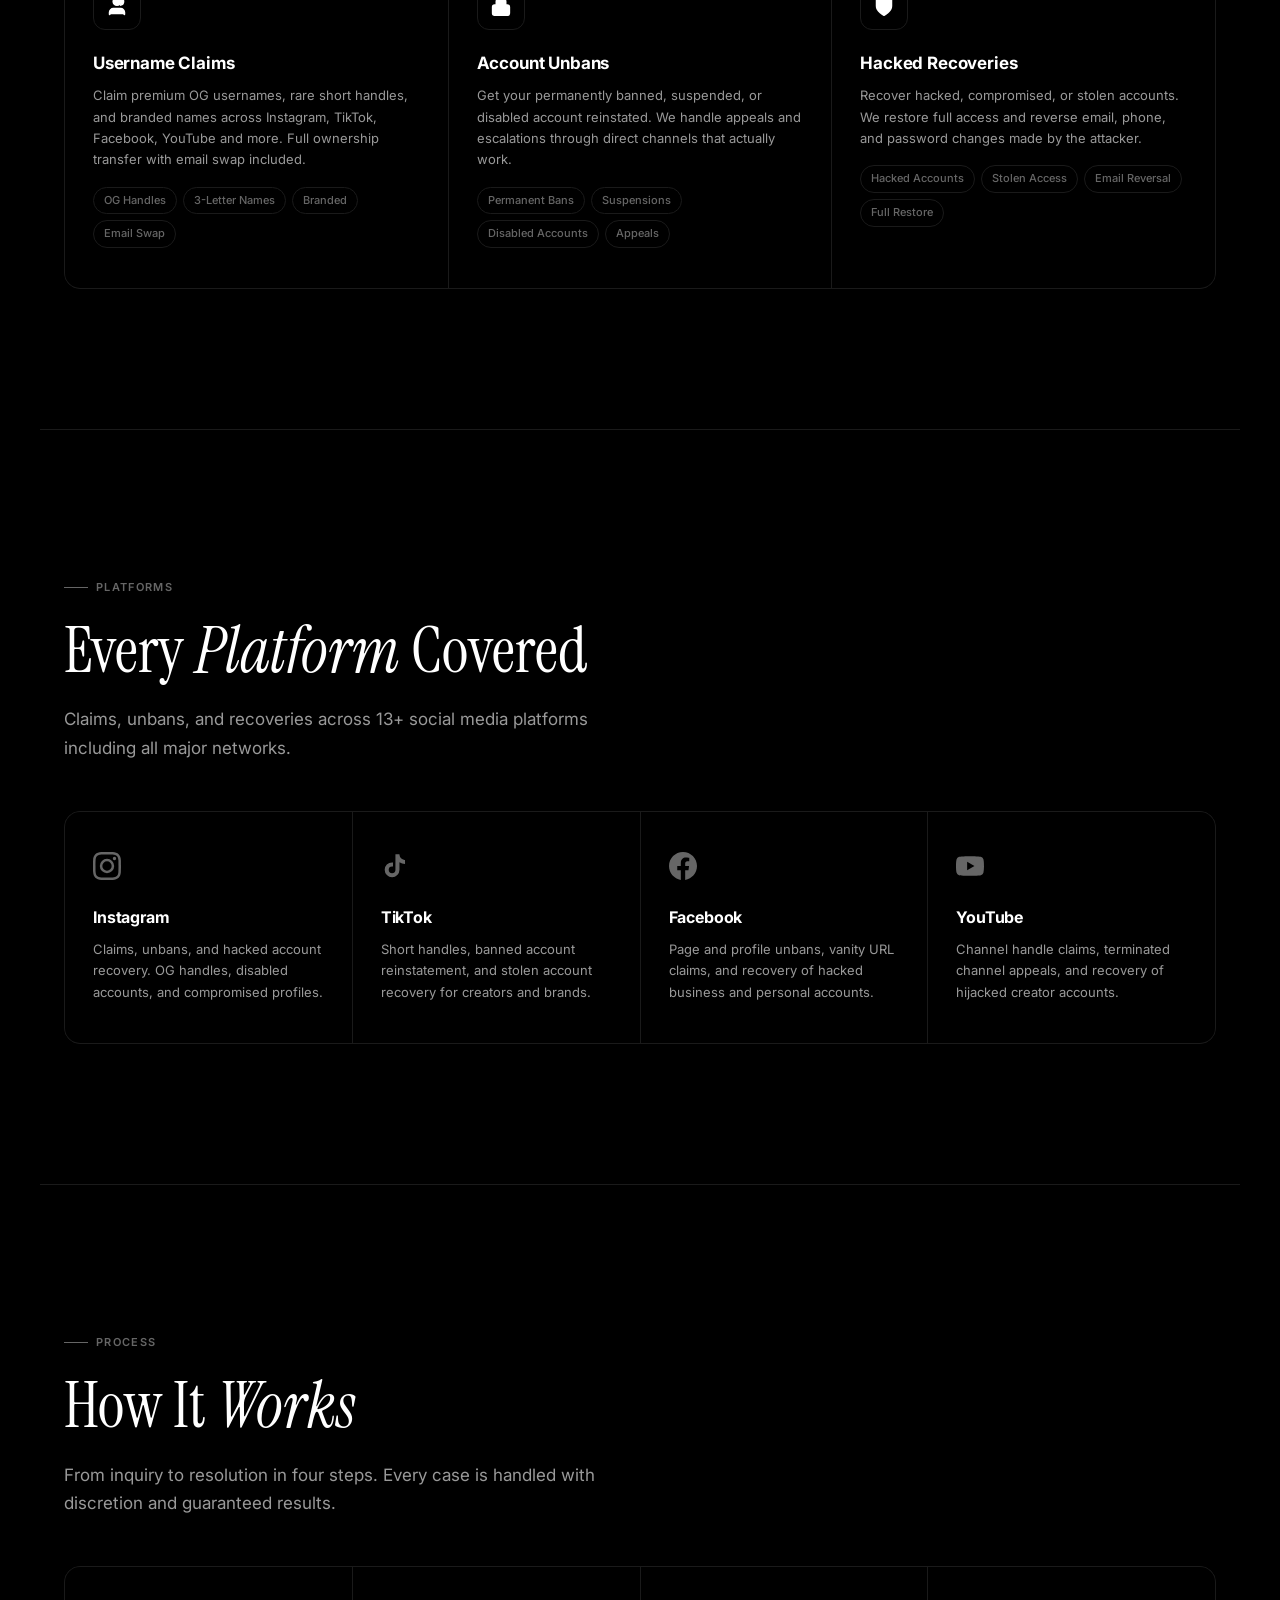
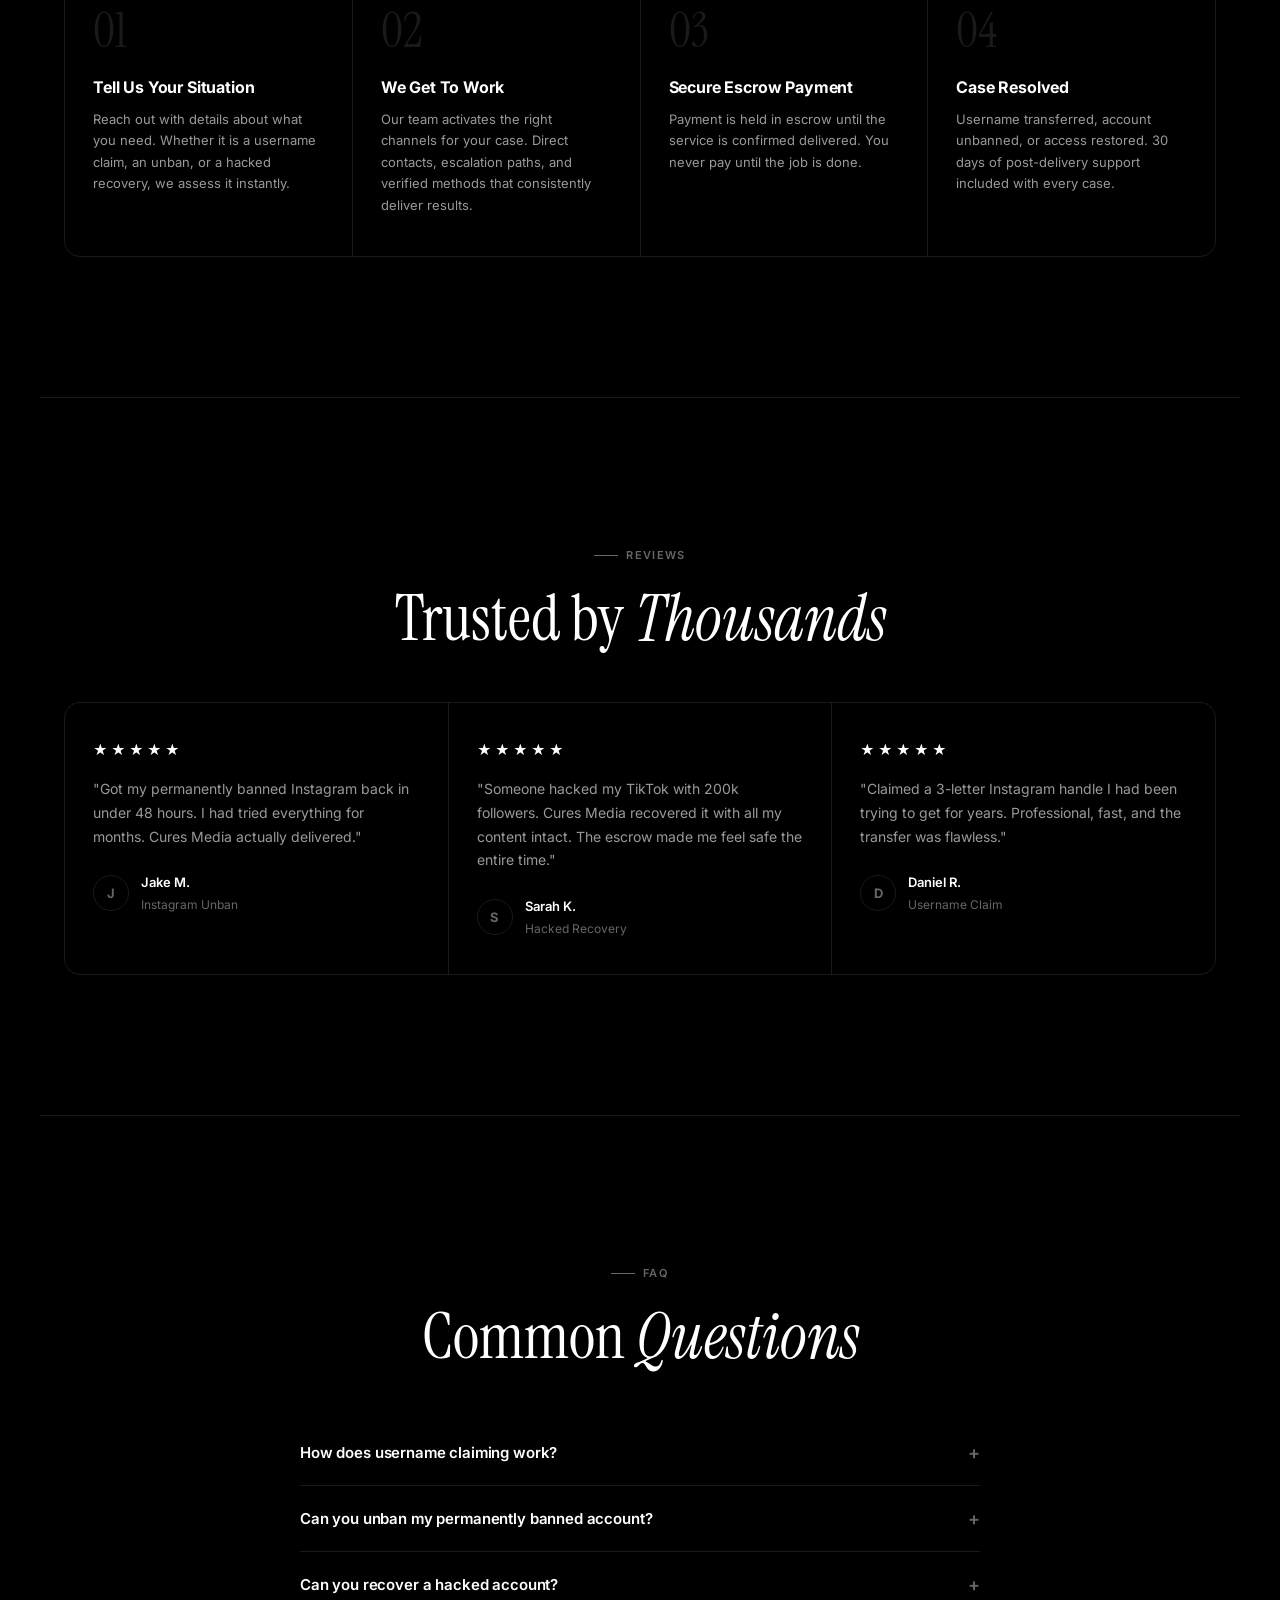
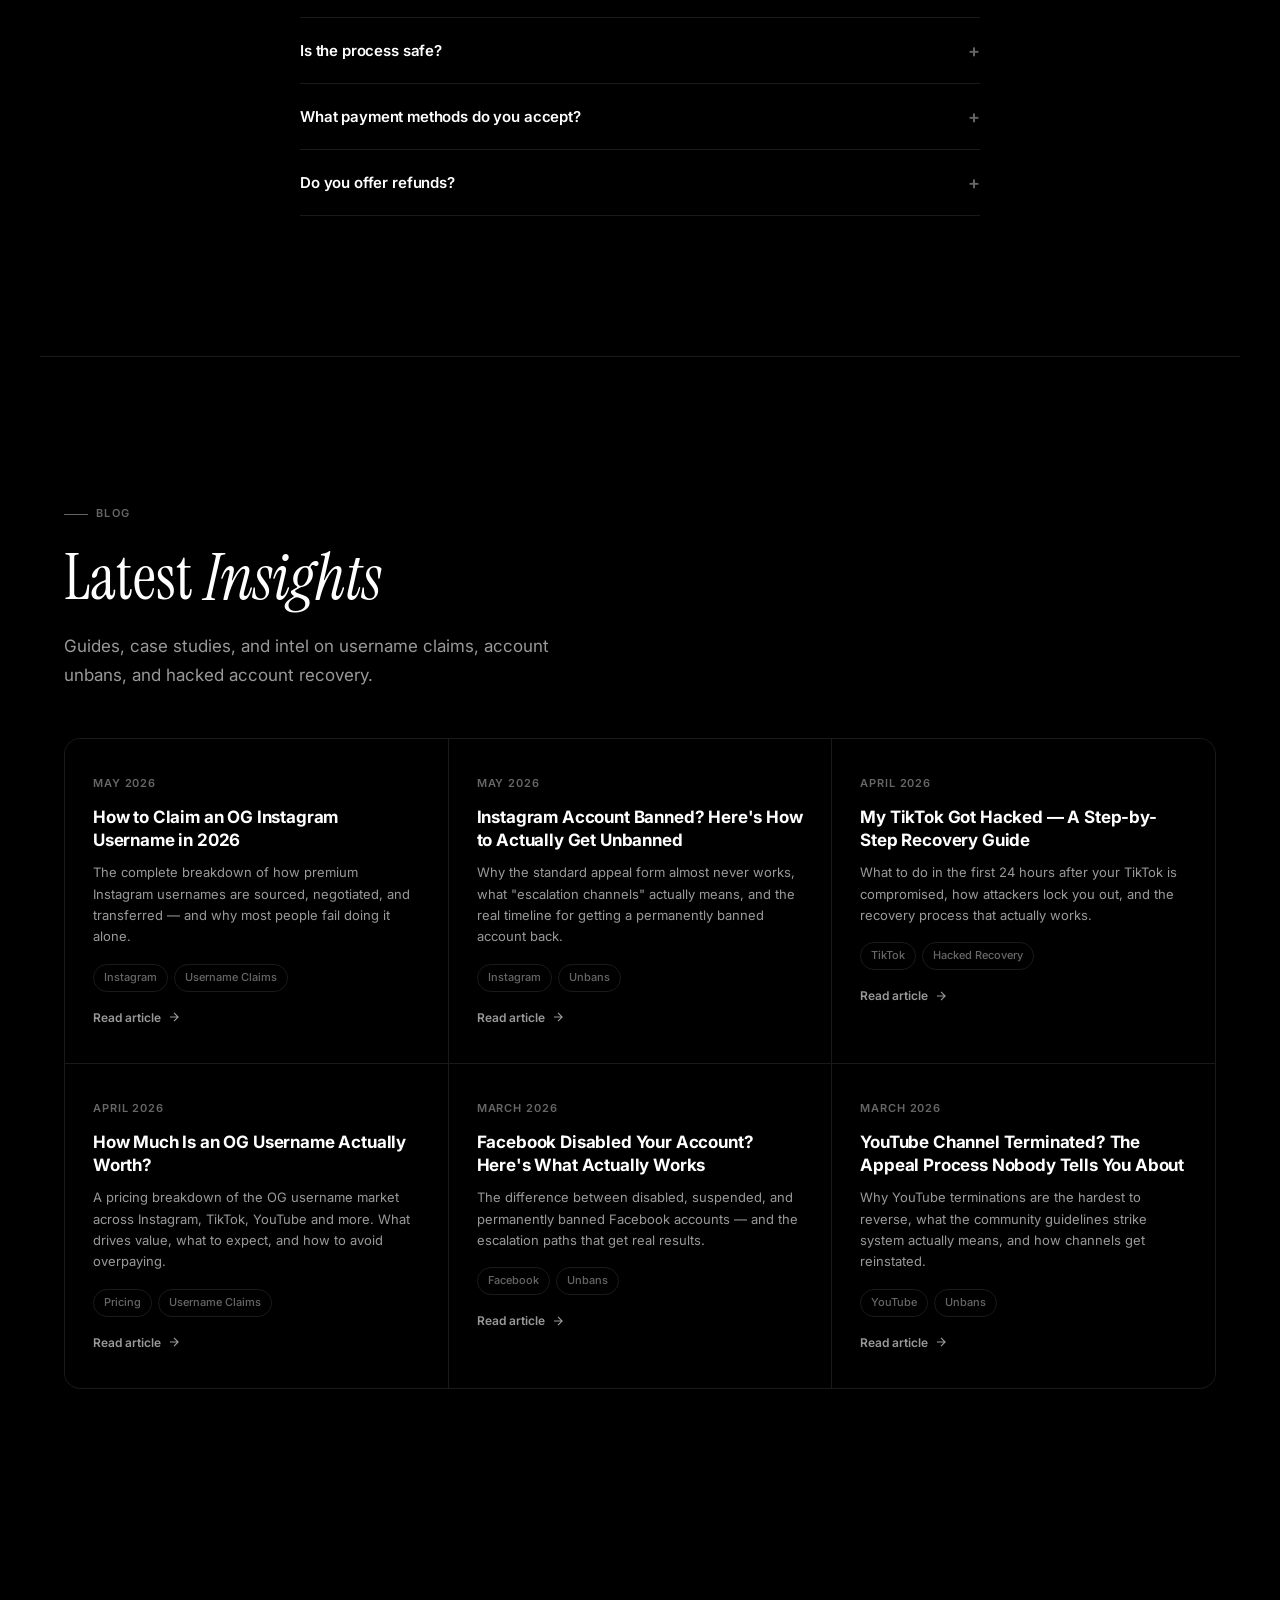
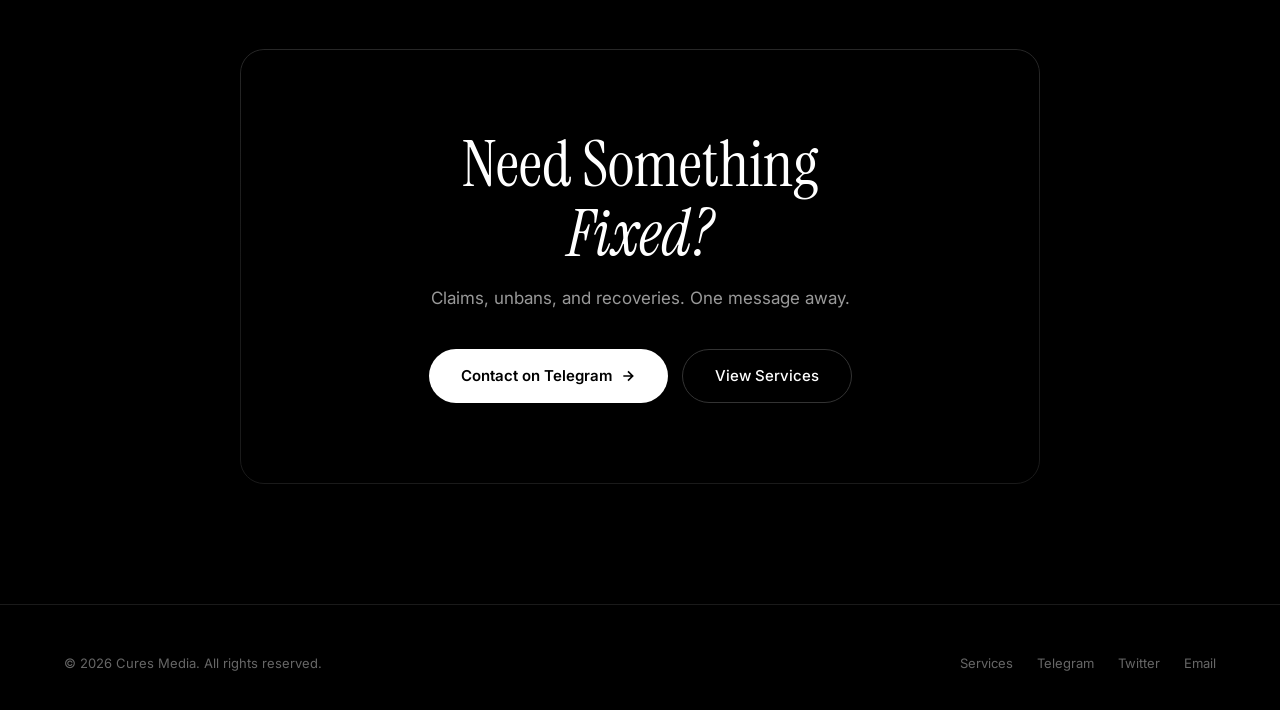
==== commit 807402f1: "Add files via upload" ====
--- a/index.html
+++ b/index.html
@@ -35,6 +35,7 @@
     <li><a href="/#services">Services</a></li>
     <li><a href="/#platforms">Platforms</a></li>
     <li><a href="/#process">Process</a></li>
+    <li><a href="/#blog">Blog</a></li>
     <li><a href="/#faq">FAQ</a></li>
   </ul>
   <a href="https://t.me/" class="nav-cta" target="_blank" rel="noopener">Contact Us</a>
@@ -170,6 +171,59 @@
   </div>
 </div></section>
 
+<div class="divider container"></div>
+
+<!-- BLOG -->
+<section class="section" id="blog"><div class="container">
+  <div class="section-label">Blog</div>
+  <h2 class="section-title">Latest <em>Insights</em></h2>
+  <p class="section-sub">Guides, case studies, and intel on username claims, account unbans, and hacked account recovery.</p>
+  <div class="blog-grid">
+    <a href="/blog/how-to-claim-og-instagram-username" class="blog-card anim">
+      <div class="blog-date">May 2026</div>
+      <h3>How to Claim an OG Instagram Username in 2026</h3>
+      <p>The complete breakdown of how premium Instagram usernames are sourced, negotiated, and transferred — and why most people fail doing it alone.</p>
+      <div class="blog-tags"><span class="tag">Instagram</span><span class="tag">Username Claims</span></div>
+      <div class="blog-read">Read article <svg viewBox="0 0 24 24" fill="none" stroke="currentColor" stroke-width="2"><path d="M5 12h14M12 5l7 7-7 7"/></svg></div>
+    </a>
+    <a href="/blog/instagram-account-banned-how-to-get-unbanned" class="blog-card anim anim-d1">
+      <div class="blog-date">May 2026</div>
+      <h3>Instagram Account Banned? Here's How to Actually Get Unbanned</h3>
+      <p>Why the standard appeal form almost never works, what "escalation channels" actually means, and the real timeline for getting a permanently banned account back.</p>
+      <div class="blog-tags"><span class="tag">Instagram</span><span class="tag">Unbans</span></div>
+      <div class="blog-read">Read article <svg viewBox="0 0 24 24" fill="none" stroke="currentColor" stroke-width="2"><path d="M5 12h14M12 5l7 7-7 7"/></svg></div>
+    </a>
+    <a href="/blog/hacked-tiktok-account-recovery-guide" class="blog-card anim anim-d2">
+      <div class="blog-date">April 2026</div>
+      <h3>My TikTok Got Hacked — A Step-by-Step Recovery Guide</h3>
+      <p>What to do in the first 24 hours after your TikTok is compromised, how attackers lock you out, and the recovery process that actually works.</p>
+      <div class="blog-tags"><span class="tag">TikTok</span><span class="tag">Hacked Recovery</span></div>
+      <div class="blog-read">Read article <svg viewBox="0 0 24 24" fill="none" stroke="currentColor" stroke-width="2"><path d="M5 12h14M12 5l7 7-7 7"/></svg></div>
+    </a>
+    <a href="/blog/how-much-is-an-og-username-worth" class="blog-card anim">
+      <div class="blog-date">April 2026</div>
+      <h3>How Much Is an OG Username Actually Worth?</h3>
+      <p>A pricing breakdown of the OG username market across Instagram, TikTok, YouTube and more. What drives value, what to expect, and how to avoid overpaying.</p>
+      <div class="blog-tags"><span class="tag">Pricing</span><span class="tag">Username Claims</span></div>
+      <div class="blog-read">Read article <svg viewBox="0 0 24 24" fill="none" stroke="currentColor" stroke-width="2"><path d="M5 12h14M12 5l7 7-7 7"/></svg></div>
+    </a>
+    <a href="/blog/facebook-disabled-account-recovery" class="blog-card anim anim-d1">
+      <div class="blog-date">March 2026</div>
+      <h3>Facebook Disabled Your Account? Here's What Actually Works</h3>
+      <p>The difference between disabled, suspended, and permanently banned Facebook accounts — and the escalation paths that get real results.</p>
+      <div class="blog-tags"><span class="tag">Facebook</span><span class="tag">Unbans</span></div>
+      <div class="blog-read">Read article <svg viewBox="0 0 24 24" fill="none" stroke="currentColor" stroke-width="2"><path d="M5 12h14M12 5l7 7-7 7"/></svg></div>
+    </a>
+    <a href="/blog/youtube-channel-terminated-how-to-appeal" class="blog-card anim anim-d2">
+      <div class="blog-date">March 2026</div>
+      <h3>YouTube Channel Terminated? The Appeal Process Nobody Tells You About</h3>
+      <p>Why YouTube terminations are the hardest to reverse, what the community guidelines strike system actually means, and how channels get reinstated.</p>
+      <div class="blog-tags"><span class="tag">YouTube</span><span class="tag">Unbans</span></div>
+      <div class="blog-read">Read article <svg viewBox="0 0 24 24" fill="none" stroke="currentColor" stroke-width="2"><path d="M5 12h14M12 5l7 7-7 7"/></svg></div>
+    </a>
+  </div>
+</div></section>
+
 <section class="cta"><div class="container"><div class="cta-box">
   <h2 class="section-title tc" style="margin-bottom:16px">Need Something<br><em>Fixed?</em></h2>
   <p class="section-sub tc ma" style="margin-bottom:36px">Claims, unbans, and recoveries. One message away.</p>
--- a/style.css
+++ b/style.css
@@ -176,6 +176,42 @@
 .ft-r a{font-size:13px;color:var(--tm);text-decoration:none;transition:color .2s}
 .ft-r a:hover{color:var(--t)}
 
-@media(max-width:900px){.pg{grid-template-columns:1fr}.steps{grid-template-columns:repeat(2,1fr)}.tg{grid-template-columns:1fr}}
+/* BLOG */
+.blog-grid{display:grid;grid-template-columns:repeat(3,1fr);gap:1px;margin-top:48px;background:var(--bd);border-radius:var(--rl);overflow:hidden;border:1px solid var(--bd)}
+.blog-card{background:var(--bg);padding:36px 28px;transition:background .3s;cursor:pointer;text-decoration:none;display:block}
+.blog-card:hover{background:var(--bg-ch)}
+.blog-date{font-size:11px;font-weight:600;letter-spacing:.08em;text-transform:uppercase;color:var(--tm);margin-bottom:14px}
+.blog-card h3{font-size:17px;font-weight:700;margin-bottom:10px;letter-spacing:-.01em;line-height:1.35;color:var(--t)}
+.blog-card p{font-size:13px;color:var(--t2);line-height:1.65;margin-bottom:16px}
+.blog-read{display:flex;align-items:center;gap:6px;font-size:12px;font-weight:600;color:var(--t2);transition:color .2s}
+.blog-card:hover .blog-read{color:#fff}
+.blog-read svg{width:14px;height:14px;transition:transform .2s}
+.blog-card:hover .blog-read svg{transform:translateX(3px)}
+.blog-tags{display:flex;flex-wrap:wrap;gap:6px;margin-bottom:16px}
+
+/* BLOG ARTICLE PAGE */
+.article-hd{padding:120px 0 48px}
+.article-hd .container{max-width:760px}
+.article-meta{display:flex;align-items:center;gap:16px;margin-bottom:24px;flex-wrap:wrap}
+.article-meta span{font-size:12px;font-weight:500;color:var(--tm)}
+.article-meta .tag{font-size:11px}
+.article-hd h1{font-family:var(--fd);font-size:clamp(32px,5vw,52px);font-weight:400;line-height:1.12;letter-spacing:-.02em;margin-bottom:16px}
+.article-hd h1 em{font-style:italic}
+.article-hd p{font-size:17px;color:var(--t2);line-height:1.7;max-width:600px}
+.article-body{padding:0 0 var(--sg)}
+.article-body .container{max-width:760px}
+.article-body h2{font-family:var(--fd);font-size:clamp(24px,3.5vw,36px);font-weight:400;margin:48px 0 16px;line-height:1.2}
+.article-body h2 em{font-style:italic}
+.article-body p{font-size:15px;color:var(--t2);line-height:1.8;margin-bottom:20px}
+.article-body ul,.article-body ol{margin:0 0 20px 20px;color:var(--t2);font-size:15px;line-height:1.8}
+.article-body li{margin-bottom:8px}
+.article-body strong{color:var(--t);font-weight:600}
+.article-body blockquote{border-left:2px solid var(--bd2);padding-left:20px;margin:32px 0;font-style:italic;color:var(--t2)}
+.article-back{display:inline-flex;align-items:center;gap:6px;font-size:13px;font-weight:600;color:var(--tm);text-decoration:none;transition:color .2s;margin-bottom:32px}
+.article-back:hover{color:var(--t)}
+.article-back svg{width:14px;height:14px;transition:transform .2s}
+.article-back:hover svg{transform:translateX(-3px)}
+
+@media(max-width:900px){.pg{grid-template-columns:1fr}.steps{grid-template-columns:repeat(2,1fr)}.tg,.blog-grid{grid-template-columns:1fr}}
 @media(max-width:768px){.nav-links{display:none}.nav-mob{display:block}.hero{padding:140px 0 80px}.hero h1{font-size:clamp(40px,12vw,60px)}.hero-stats{flex-direction:column}.hero-stat{min-width:0}.pg,.steps,.tg{grid-template-columns:1fr}.section{padding:80px 0}.ctrl-in{flex-direction:column;align-items:stretch}.fg{overflow-x:auto;flex-wrap:nowrap;-webkit-overflow-scrolling:touch;padding-bottom:4px}.ug{grid-template-columns:1fr}.ft-in{flex-direction:column;text-align:center}}
 @media(max-width:480px){.hero-acts{flex-direction:column;width:100%}.btn-p,.btn-o{width:100%;justify-content:center}}
